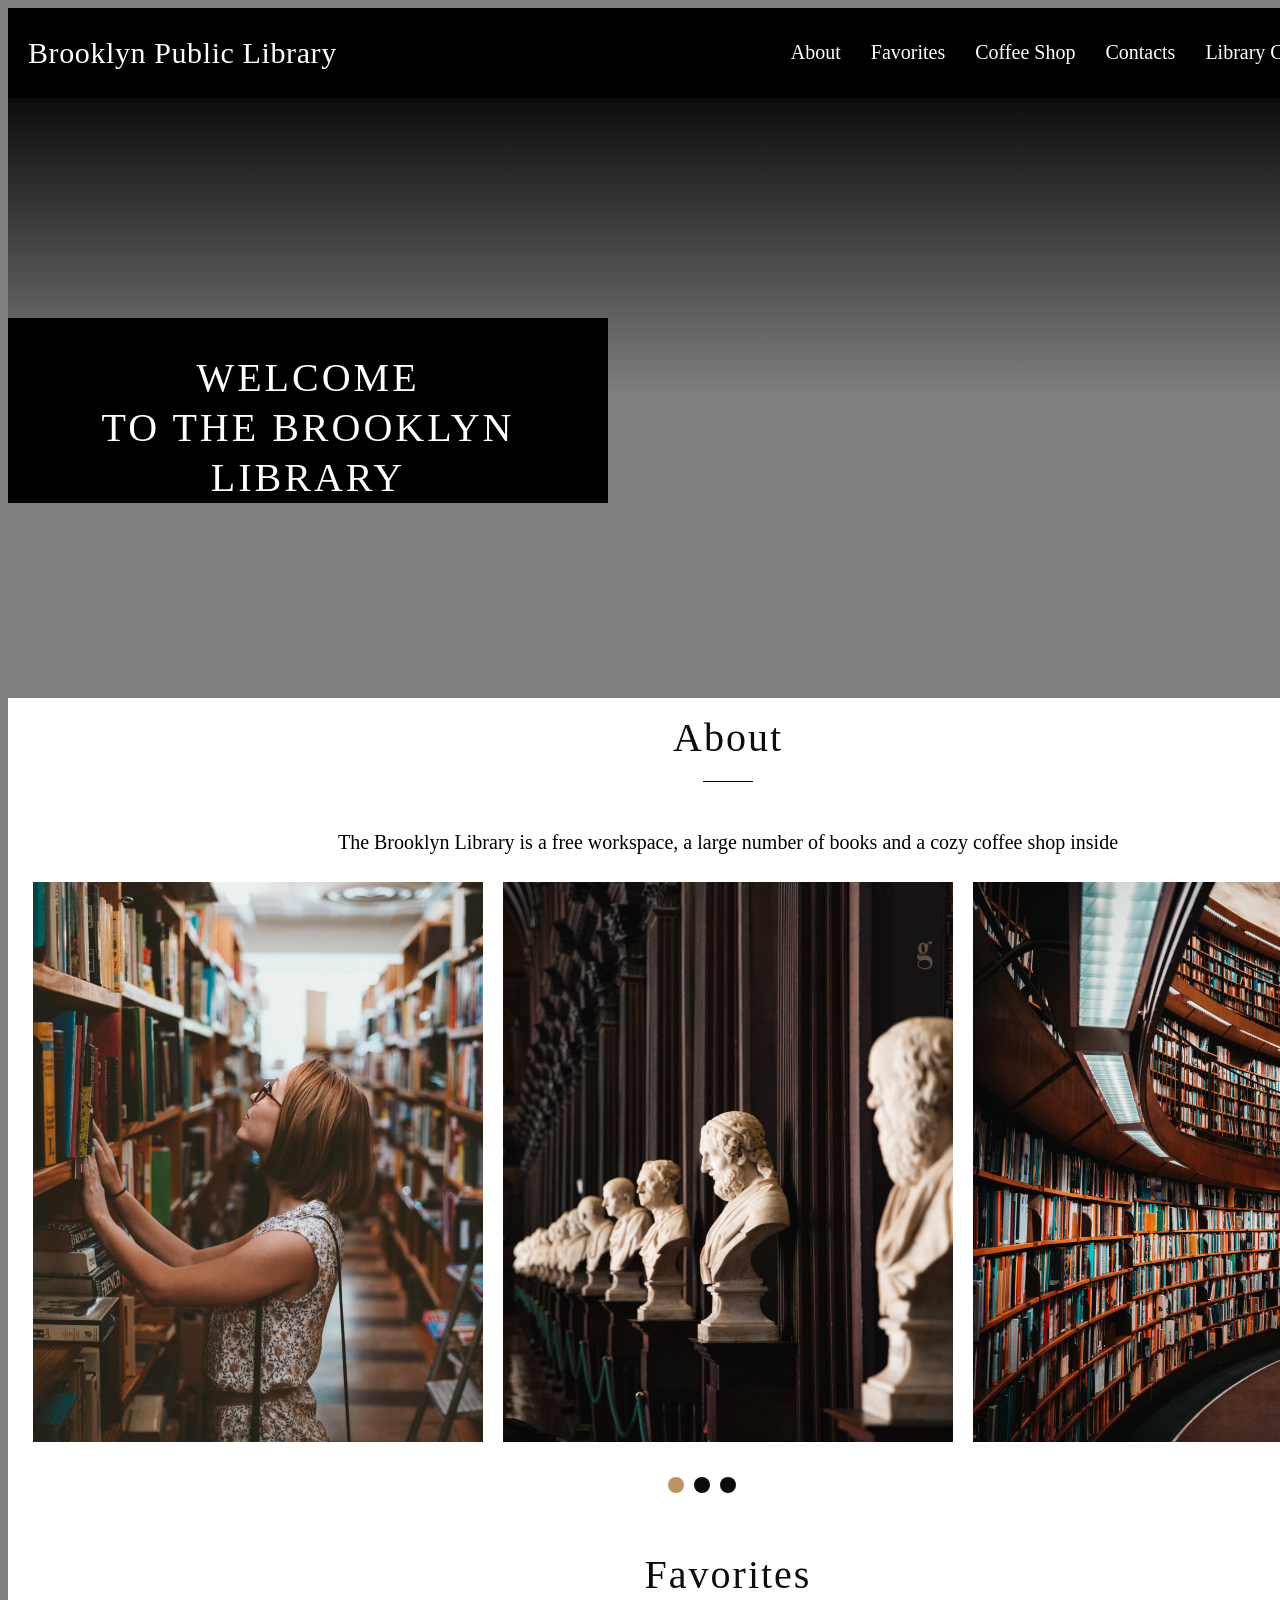
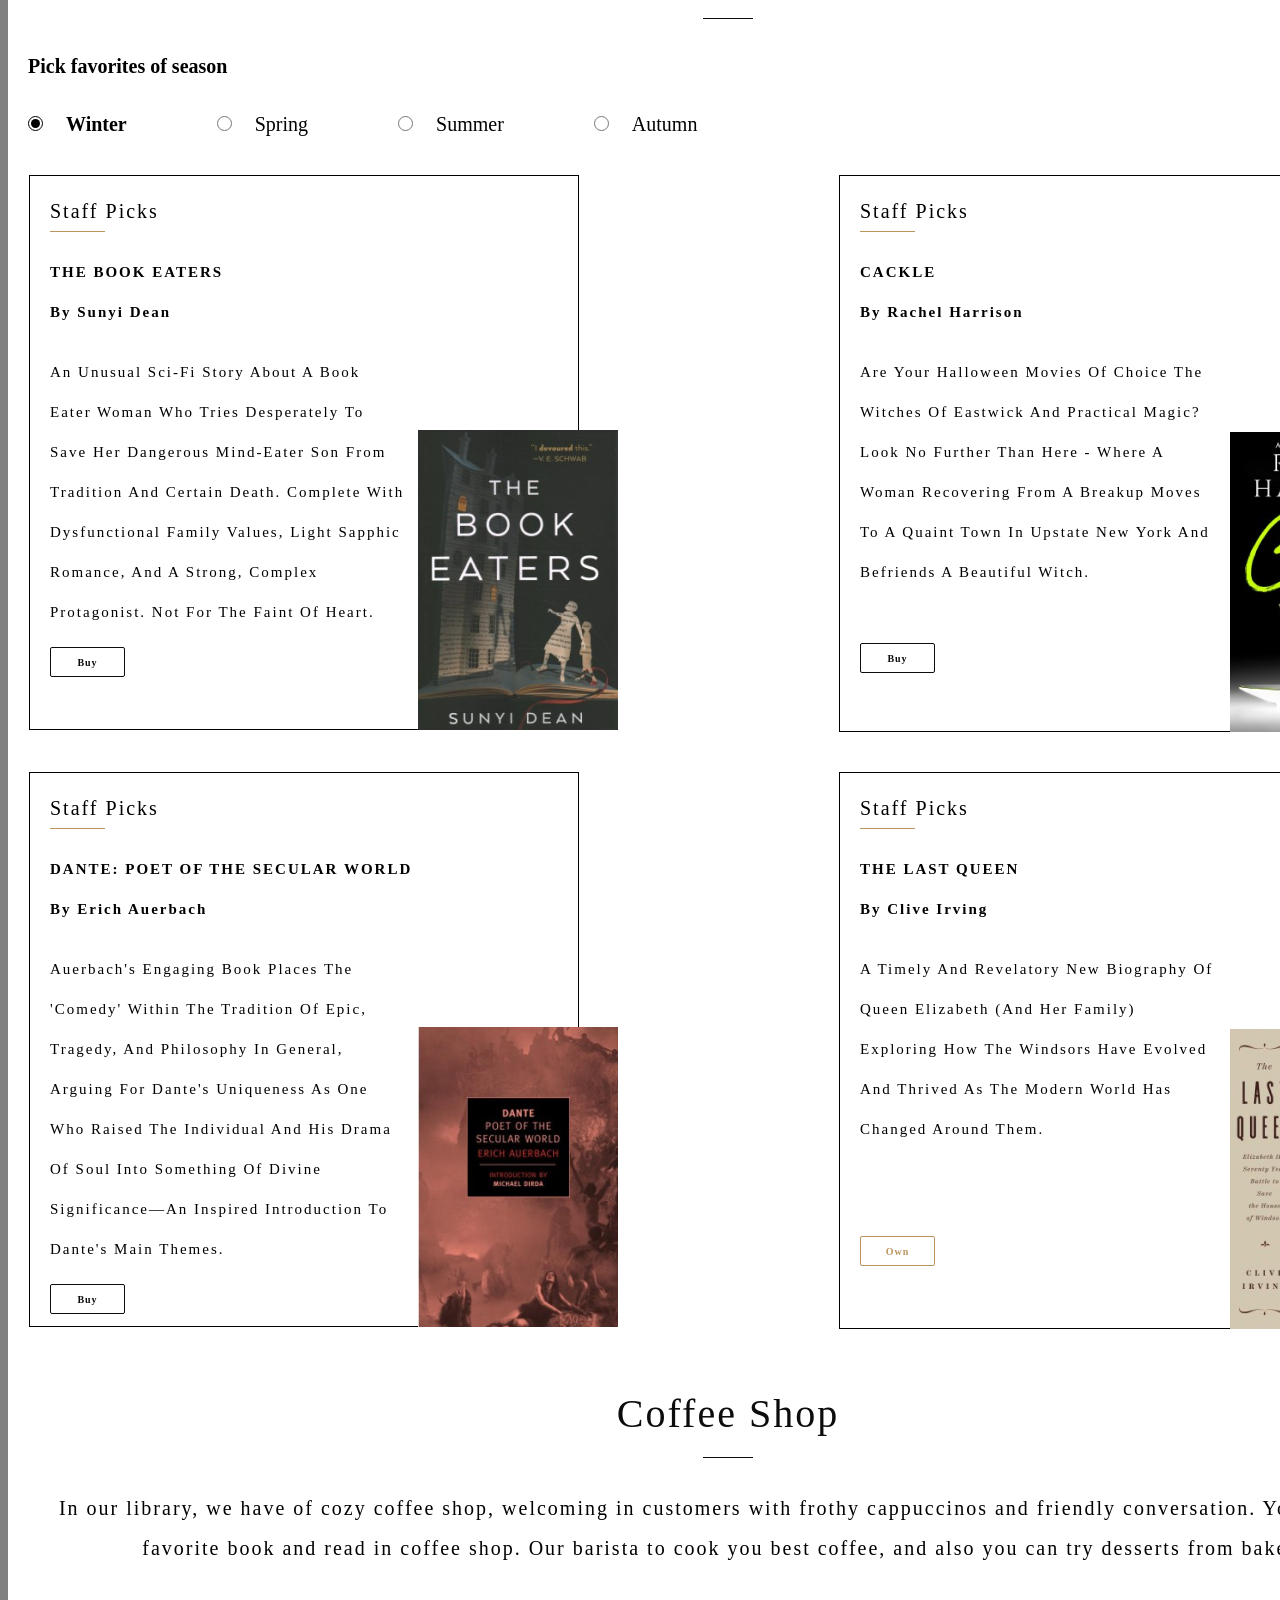
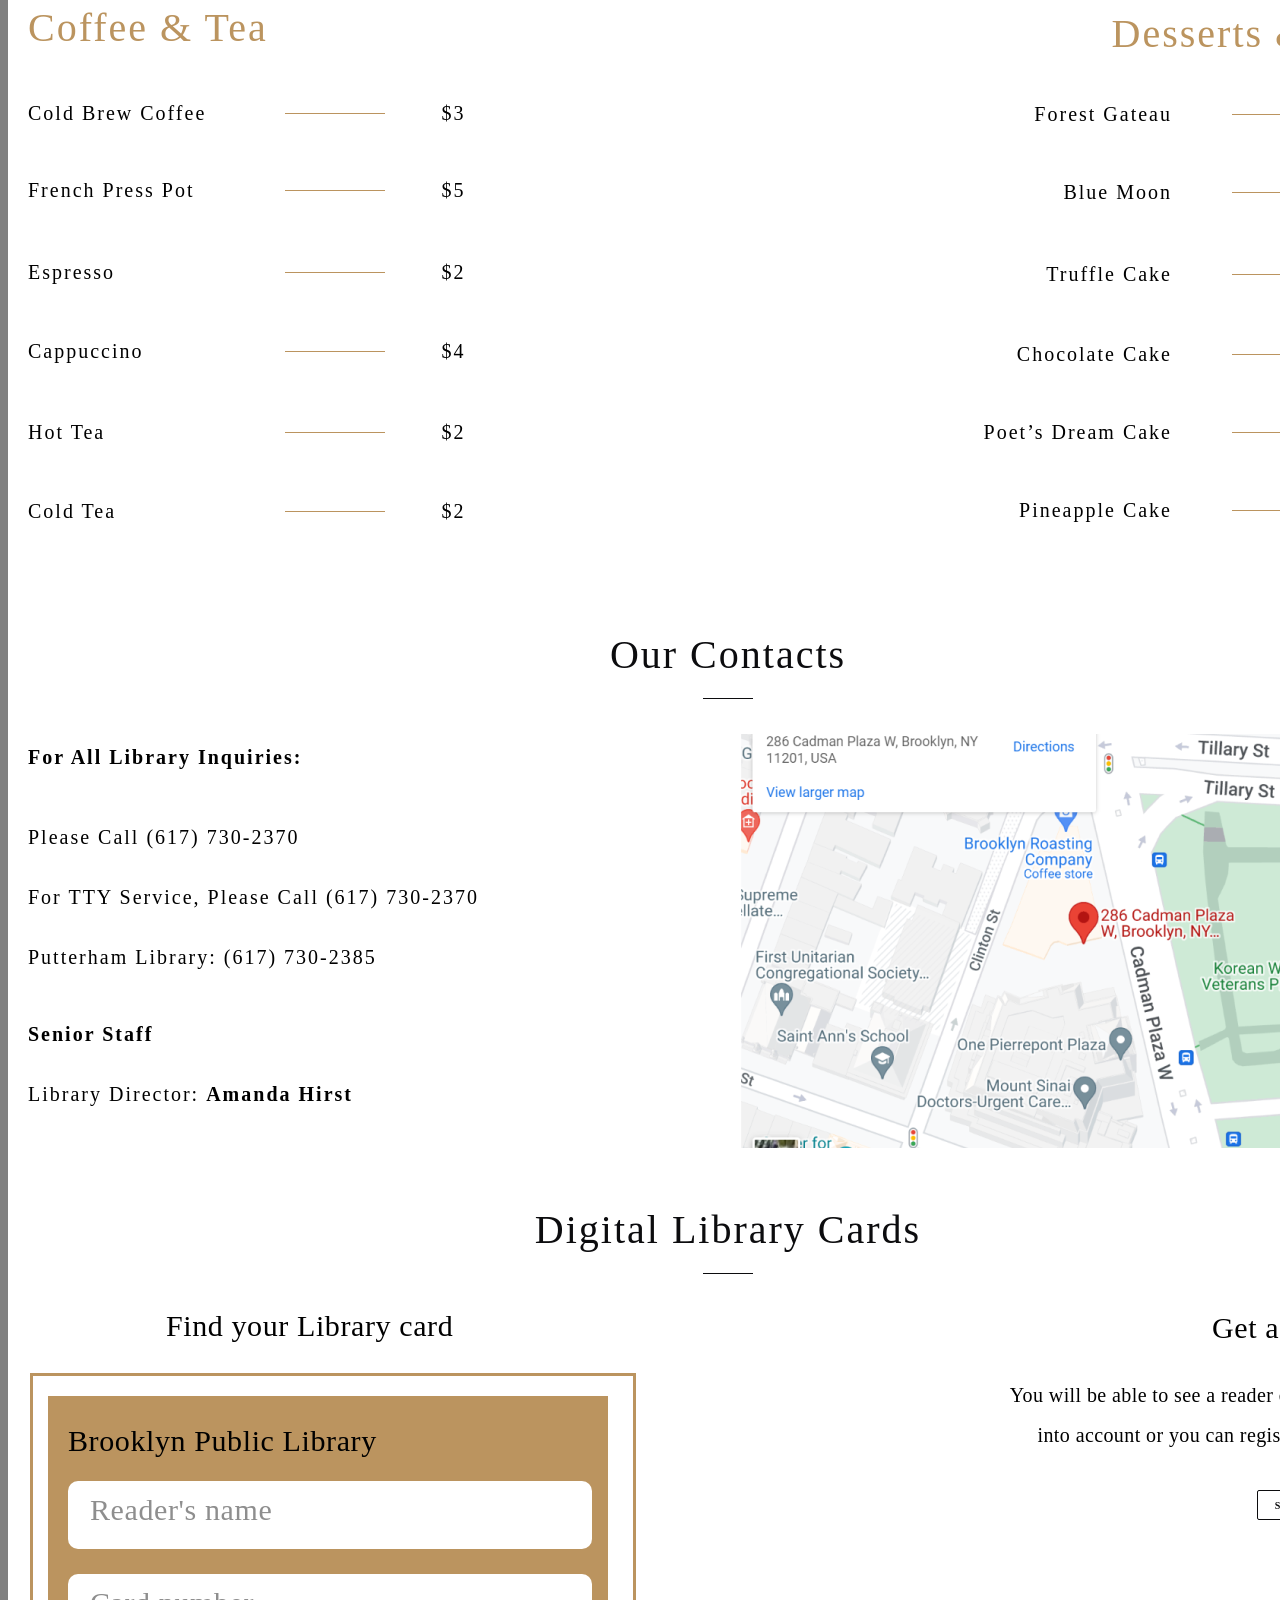
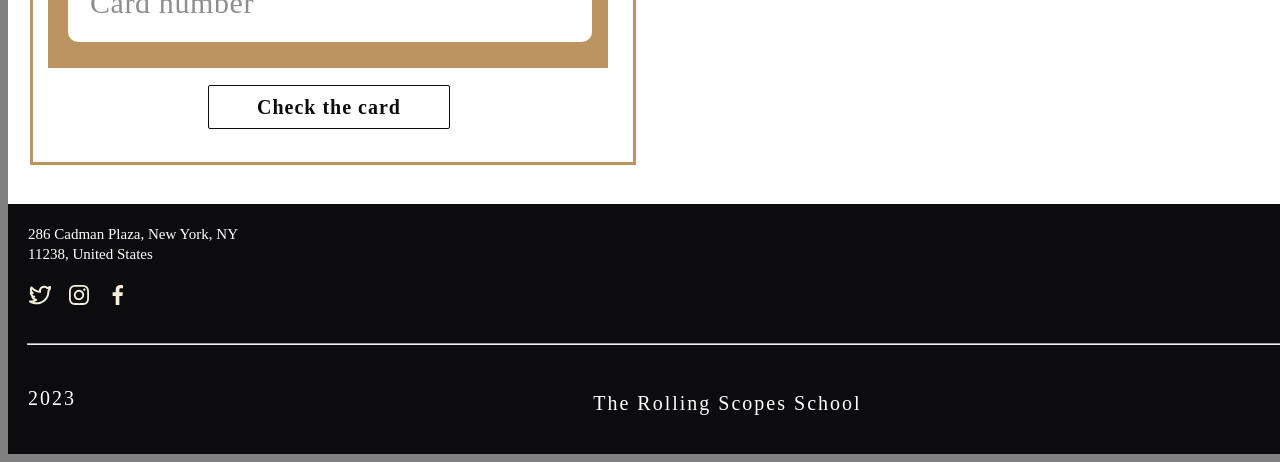
==== Library.html @ a3248f06 "Adds index and pictures" ====
<!DOCTYPE html>
<!-- saved from url=(0038)https://kosheen67-library.netlify.app/ -->
<html lang="en"><head><meta http-equiv="Content-Type" content="text/html; charset=UTF-8">
  
  <meta name="viewport" content="width=device-width, initial-scale=1.0">
  <link rel="preconnect" href="https://fonts.googleapis.com/">
  <link rel="preconnect" href="https://fonts.gstatic.com/" crossorigin="">
  <link href="./Library_files/css2" rel="stylesheet">
  <link rel="preconnect" href="https://fonts.googleapis.com/">
  <link rel="preconnect" href="https://fonts.gstatic.com/" crossorigin="">
  <link href="./Library_files/css2(1)" rel="stylesheet">
  <title>Library</title>
  <link rel="stylesheet" href="./Library_files/style.css">
  <link rel="icon" href="https://kosheen67-library.netlify.app/images/favicon.png">

</head>

<body>
  <div class="main-block">
    <header>
      <h1>Brooklyn Public Library</h1>
      <nav>
        <ul class="nav-list">
          <li class="list-item"><a class="list-item-link" href="https://kosheen67-library.netlify.app/#about">About</a></li>
          <li class="list-item"><a class="list-item-link" href="https://kosheen67-library.netlify.app/#favorites">Favorites</a></li>
          <li class="list-item"><a class="list-item-link" href="https://kosheen67-library.netlify.app/#coffeeShop">Coffee Shop</a></li>
          <li class="list-item"><a class="list-item-link" href="https://kosheen67-library.netlify.app/#contacts">Contacts</a></li>
          <li class="list-item"><a class="list-item-link" href="https://kosheen67-library.netlify.app/#libraryCard">Library Card</a></li>
        </ul>
      </nav>


      <nav id="menu" style="display:none;">
        <ul class="nav-list">
          <li class="list-item"><a class="list-item-link" href="https://kosheen67-library.netlify.app/#about">About</a></li>
          <li class="list-item"><a class="list-item-link" href="https://kosheen67-library.netlify.app/#favorites">Favorites</a></li>
          <li class="list-item"><a class="list-item-link" href="https://kosheen67-library.netlify.app/#coffeeShop">Coffee Shop</a></li>
          <li class="list-item"><a class="list-item-link" href="https://kosheen67-library.netlify.app/#contacts">Contacts</a></li>
          <li class="list-item"><a class="list-item-link" href="https://kosheen67-library.netlify.app/#libraryCard">Library Card</a></li>
        </ul>
      </nav>

      <img src="./Library_files/icon_profile.svg" alt="icon for log-in">

      <div class="burger-menu" id="burger-menu" onclick="toggle(menu)">
        <span></span>
      </div>


    </header>
    <main>
      <section class="welcome">
        <h3 class="text-welcome">
          welcome <br>to the brooklyn <br>library
        </h3>
      </section>

      <section class="about" id="about">
        <h2 class="sections-header">About</h2>
        <div class="line"></div>
        <p class="about-text">
          The Brooklyn Library is a free workspace, a large number of books
          and a cozy coffee shop inside
        </p>
        <div class="left-arrow"> <svg xmlns="http://www.w3.org/2000/svg" width="24" height="25" viewBox="0 0 24 25" fill="none">
            <path d="M15 7.5L9 12.5L15 17.5" stroke="black" stroke-linecap="round" stroke-linejoin="round"></path>
          </svg></div>
        <div class="about-images">
          <img class="girl" src="./Library_files/image1.png" alt="girl in the library">
          <img class="monuments" src="./Library_files/image2.png" alt="monuments in the library">
          <img class="shelves" src="./Library_files/image3.png" alt="a lot of books on the shelves">
        </div>
        <div class="right-arrow">
          <svg xmlns="http://www.w3.org/2000/svg" width="24" height="25" viewBox="0 0 24 25" fill="none">
            <path d="M9 17.5L15 12.5L9 7.5" stroke="black" stroke-linecap="round" stroke-linejoin="round"></path>
          </svg>
        </div>

        <div class="main-wrapper">
          <a href="https://kosheen67-library.netlify.app/#">
            <div class="wrapper">
              <div class="brown-circle"></div>
            </div>
          </a>

          <a href="https://kosheen67-library.netlify.app/#">
            <div class="wrapper">
              <div class="black-circle"></div>
            </div>
          </a>
          <a href="https://kosheen67-library.netlify.app/#">
            <div class="wrapper">
              <div class="black-circle"></div>
            </div>
          </a>

          <a href="https://kosheen67-library.netlify.app/#">
            <div class="wrapper">
              <div class="black-invisible-circle"></div>
            </div>
          </a>

          <a href="https://kosheen67-library.netlify.app/#">
            <div class="wrapper">
              <div class="black-invisible-circle"></div>
            </div>
          </a>
        </div>
      </section>

      <section class="favorites" id="favorites">
        <h2 class="sections-header">Favorites</h2>
        <div class="line"></div>
        <p class="fav-paragraph">Pick favorites of season</p>

        <div class="seasons">
          <div class="input-wrapper">
            <input class="seasons-input" type="radio" id="choice1" name="winter" checked="">
          </div>
          <b>Winter</b>

          <div class="input-wrapper"><input class="seasons-input-spring" type="radio" id="choice2" name="winter"></div>
          Spring

          <div class="input-wrapper"><input class="seasons-input-summer" type="radio" id="choice3" name="winter"></div>
          Summer

          <div class="input-wrapper"><input class="seasons-input-autumn" type="radio" id="choice4" name="winter"></div>
          Autumn
        </div>


        <div class="main-winter-books">
          <div class="winter-books">

            <p class="staff-picks">Staff Picks</p>
            <div class="winter-books-line"></div>
            <h3>The Book Eaters</h3>
            <h4>By Sunyi Dean</h4>
            <p class="text-in-books-blocks">An unusual sci-fi story about a book eater woman who tries desperately to
              save her dangerous mind-eater son from tradition and certain death. Complete with dysfunctional family
              values, light Sapphic romance, and a strong, complex protagonist. Not for the faint of heart.</p>
            <img class="book-cover" src="./Library_files/book-eaters.png" alt="cover of the book">
            <button type="button">Buy</button>

          </div>


          <div class="winter-books2">
            <p class="staff-picks">Staff Picks</p>
            <div class="winter-books-line"></div>
            <h3>Cackle</h3>
            <h4>By Rachel Harrison</h4>
            <p class="text-in-books-blocks">Are your Halloween movies of choice The Witches of Eastwick and Practical
              Magic? Look no further than here - where a woman recovering from a breakup moves to a quaint town in
              upstate New York and befriends a beautiful witch.</p>
            <img class="book-cover" src="./Library_files/cackle.png" alt="cover of the book">
            <br><br><button type="button">Buy</button>
          </div>

          <div class="winter-books">
            <p class="staff-picks">Staff Picks</p>
            <div class="winter-books-line"></div>
            <h3>Dante: Poet of the Secular World</h3>
            <h4>By Erich Auerbach</h4>
            <p class="text-in-books-blocks">Auerbach's engaging book places the 'Comedy' within the tradition of epic,
              tragedy, and philosophy in general, arguing for Dante's uniqueness as one who raised the individual and
              his drama of soul into something of divine significance—an inspired introduction to Dante's main themes.
            </p>
            <img class="book-cover" src="./Library_files/poet.png" alt="cover of the book">
            <button type="button">Buy</button>
          </div>


          <div class="winter-books2">
            <p class="staff-picks">Staff Picks</p>
            <div class="winter-books-line"></div>
            <h3>The Last Queen</h3>
            <h4>By Clive Irving</h4>
            <p class="text-in-books-blocks">A timely and revelatory new biography of Queen Elizabeth (and her family)
              exploring how the Windsors have evolved and thrived as the modern world has changed around them.</p>
            <img class="book-cover" src="./Library_files/lastqueen.png" alt="cover of the book">
            <br><br><br><br><button class="own-button" type="button" disabled="">Own</button>
          </div>

        </div>
      </section>

      <section class="coffeeShop" id="coffeeShop">
        <h2 class="sections-header">Coffee Shop</h2>
        <div class="line"></div>
        <p class="coffeeShop-text">
          In our library, we have of cozy coffee shop, welcoming in customers with frothy cappuccinos and friendly
          conversation. You can get a favorite book and read in coffee shop. Our barista to cook you best coffee, and
          also you can try desserts from bakery.
        </p>
        <div class="menu">
          <div class="drinks">
            <div class="header-drinks">
              <h3 class="header-drinks">Coffee &amp; Tea</h3>
            </div>
            <div class="drinks-1">
              <p class="p-drinks">Cold Brew Coffee</p>
              <div class="line-in-menu"></div>
              <p class="price-drinks">$3</p>
            </div>
            <div class="drinks-2">
              <p class="p-drinks">French Press Pot</p>
              <div class="line-in-menu"></div>
              <p class="price-drinks">$5</p>
            </div>
            <div class="drinks-3">
              <p class="p-drinks">Espresso</p>
              <div class="line-in-menu"></div>
              <p class="price-drinks">$2</p>
            </div>
            <div class="drinks-4">
              <p class="p-drinks">Cappuccino</p>
              <div class="line-in-menu"></div>
              <p class="price-drinks">$4</p>
            </div>
            <div class="drinks-5">
              <p class="p-drinks">Hot Tea</p>
              <div class="line-in-menu"></div>
              <p class="price-drinks">$2</p>
            </div>
            <div class="drinks-6">
              <p class="p-drinks">Cold Tea</p>
              <div class="line-in-menu"></div>
              <p class="price-drinks">$2</p>
            </div>
          </div>

          <div class="empty-block"></div>

          <div class="desserts">
            <div class="header-desserts">
              <h3 class="header-desserts">Desserts &amp; Cakes</h3>
            </div>

            <div class="desserts-1">
              <p class="p-desserts">Forest Gateau</p>
              <div class="line-in-menu-desserts"></div>
              <p class="price-desserts">$16</p>
            </div>


            <div class="desserts-2">
              <p class="p-desserts">Blue Moon</p>
              <div class="line-in-menu-desserts"></div>
              <p class="price-desserts">$16</p>
            </div>
            <div class="desserts-3">
              <p class="p-desserts">Truffle Cake</p>
              <div class="line-in-menu-desserts"></div>
              <p class="price-desserts">$15</p>
            </div>

            <div class="desserts-4">
              <p class="p-desserts">Chocolate Cake</p>
              <div class="line-in-menu-desserts"></div>
              <p class="price-desserts">$18</p>
            </div>

            <div class="desserts-5">
              <p class="p-desserts">Poet’s Dream Cake</p>
              <div class="line-in-menu-desserts"></div>
              <p class="price-desserts">$16</p>
            </div>

            <div class="desserts-6">
              <p class="p-desserts">Pineapple Cake</p>
              <div class="line-in-menu-desserts"></div>
              <p class="price-desserts">$14</p>
            </div>
          </div>
        </div>
      </section>


      <section class="contacts" id="contacts">
        <h2 class="sections-header">Our Contacts</h2>
        <div class="line"></div>
        <div class="text-and-map">
          <div class="contacts-text">
            <p class="contacts-text-par"><b>For all Library inquiries:</b></p>
            <p class="contacts-text-par1">Please call <a class="tel-link" href="tel:6177302370">(617) 730-2370</a><br>
            </p>
            <p class="contacts-text-par2">For TTY service, please call <a class="tel-link" href="tel:6177302370">(617)
                730-2370</a><br></p>
            <p class="contacts-text-par3">Putterham Library: <a class="tel-link" href="tel:6177302385">(617)
                730-2385</a><br></p>
            <p class="contacts-text-par4"><b>Senior Staff</b><br></p>
            Library Director: <a class="mail-link" href="mailto:AmandaHirst@gmail.com"><b>Amanda Hirst</b></a><br>

          </div>
          <div class="image-of-map">
            <img src="./Library_files/map.png" alt="map">
          </div>
        </div>

      </section>


      <section class="libraryCard" id="libraryCard">
        <h2 class="sections-header">Digital Library Cards</h2>
        <div class="line"></div>

        <div class="libraryCard-content">
          <div>
            <p class="library-card-header">
              Find your Library card
            </p>
            <div class="card-form">
              <form action="https://kosheen67-library.netlify.app/#">
                <div class="inside-form">
                  <p class="form-header">Brooklyn Public Library</p>
                  <label for="readers-name">
                    <input class="readers-name" type="text" id="readers-name" placeholder="Reader&#39;s name">
                  </label>
                  <label for="card-number">
                    <input class="card-number" type="text" id="card-number" placeholder="Card number">
                  </label>
                  <button class="check-card">Check the card</button>
                </div>
              </form>
            </div>
          </div>

          <div class="get-a-card">
            <p class="get-a-card-header">Get a reader card</p>
            <p class="get-a-card-text">You will be able to see a reader card after logging into account or you can
              register a new account</p>
            <button class="get-a-card-sign-up">Sign up</button>
            <button class="get-a-card-log-in">Log in</button>
          </div>
        </div>
      </section>
    </main>
    <footer>

      <div class="top-part-footer">
        <a class="library-address" href="https://yandex.ru/maps/202/new-york/?ll=-73.992255%2C40.696827&amp;mode=search&amp;ol=geo&amp;ouri=ymapsbm1%3A%2F%2Fgeo%3Fdata%3DCgoxNTQ4Nzc0OTg0EjVVbml0ZWQgU3RhdGVzIG9mIEFtZXJpY2EsIE5ldyBZb3JrLCBDYWRtYW4gUGxhemEgUGFyayIKDSz7k8IVHssiQg%2C%2C&amp;z=16.01">
          <p class="left-text">286 Cadman Plaza, New York, NY 11238, United States</p>
        </a>
        <p class="right-text">Mon - Fri<br>
          08:00 am - 07:00 pm</p>
      </div>
      <div class="middle-part-footer">
        <div class="footer-icons">
          <ul class="footer-icons">
            <li class="footer-icon"><a href="https://twitter.com/"><img src="./Library_files/twit.svg" alt="icon of twitter"></a></li>
            <li class="footer-icon"><a href="http://www.instagram.com/"><img src="./Library_files/inst.svg" alt="icon of instagram"></a></li>
            <li class="footer-icon"><a href="https://ru-ru.facebook.com/"><img src="./Library_files/fb.svg" alt="icon of facebook"></a></li>

          </ul>
        </div>

        <div class="right-text2">Sat - Sun<br>
          10:00 am - 06:00 pm
        </div>
      </div>
      <hr>


      <div class="bootom-part-footer">
        <div class="year">2023</div>
        <div class="rs"><a class="school-link" href="https://rs.school/js-stage0/">The Rolling Scopes School</a></div>
        <div class="my-username"><a class="my-username-link" href="https://github.com/kosheen67">j_vostrik</a></div>
      </div>
    </footer>
  </div>

  <script src="./Library_files/index.js.Без названия"></script>
  <script src="./Library_files/jquery-3.5.1.slim.min.js.Без названия"></script>
  <script src="./Library_files/menu.js.Без названия"></script>




<deepl-input-controller translate="no"><template shadowrootmode="open"><link rel="stylesheet" href="chrome-extension://cofdbpoegempjloogbagkncekinflcnj/build/content.css"><div dir="ltr" style="visibility: initial !important;"><div class="dl-input-translation-container svelte-95aucy"><div></div></div></div></template></deepl-input-controller></body></html>
---- Library_files/style.css ----
html {
    scroll-behavior: smooth;
}

body {
    background-color: grey;

}

.main-block {
    background: grey;
    width: 1440px;
    margin: 0 auto;
}

header {
    height: 90px;
    background: black;
    color: white;
    display: flex;
    margin: 0 auto;
}

h1 {
    margin-left: 20px;
    color: #FFF;
    font-family: Forum;
    font-size: 30px;
    font-style: normal;
    font-weight: 400;
    line-height: 50px;
    letter-spacing: 0.6px;
}

nav {
    display: inline-flex;
    align-items: flex-start;
    gap: 30px;
    margin-left: 414px;
    margin-top: 3px;
}

.nav-list {
    display: inline-flex;
    align-items: flex-start;
    gap: 30px;
}

.list-item {
    list-style-type: none;
}

.list-item-link {
    color: white;
    text-decoration: none;
    font-family: Inter;
    font-size: 20px;
    font-style: normal;
    font-weight: 400;
    line-height: 50px;
}

.list-item-link:hover {
    color: #BB945F
}

header img {
    width: 28px;
    height: 28px;
    margin-left: 40px;
    margin-top: 31px;
}

main {
    display: flex;
    flex-direction: column;
}

.welcome {
    width: 1440px;
    height: 600px;
    background-image: linear-gradient(180deg, #0C0C0E 0%, #0C0C0E 0.01%, rgba(18, 18, 21, 0.00) 50%), url(background-pic.jpg);
    background-size: cover;
    background-repeat: no-repeat;
    background-position: center;
}


.text-welcome {
    margin: 220px 840px 0px 0px;
    color: #FFF;
    width: 520px;
    height: 150px;
    background-color: black;
    text-align: center;
    padding: 35px 40px 0px;
    font-family: Forum;
    font-size: 40px;
    font-style: normal;
    font-weight: 400;
    line-height: 50px;
    /* 125% */
    letter-spacing: 3px;
    text-transform: uppercase;
}

.about {
    width: 1440px;
    height: 837px;
    background-color: #FFF;
}

.sections-header {
    text-align: center;
    color: #0C0C0E;
    font-family: Forum;
    font-size: 40px;
    font-style: normal;
    font-weight: 400;
    line-height: 40px;
    /* 100% */
    letter-spacing: 2px;
    text-transform: capitalize;
    margin-top: 20px;
}

.line {
    width: 50px;
    height: 1px;
    background: #0C0C0E;
    margin-left: 695px;
    margin-top: -10px;
}

.about-text {
    color: #000;
    text-align: center;
    font-family: Inter;
    font-size: 20px;
    font-style: normal;
    font-weight: 400;
    line-height: 40px;
    /* 200% */
    margin-top: 40px;
}

.about-images {
    display: flex;
    flex-direction: row;
    gap: 20px;
    justify-content: center;
}

.left-arrow,
.right-arrow {
    display: none;
}

.main-wrapper {
    display: flex;
    flex-direction: row;
    justify-content: center;
    align-items: center;
}

.wrapper {
    width: 26px;
    height: 26px;
    display: flex;
    flex-direction: row;
    justify-content: center;
    align-items: center;
    margin-top: 30px;
}

.brown-circle {
    width: 16px;
    height: 16px;
    background-color: #BB945F;
    border-radius: 50%;
}

.black-circle {
    width: 16px;
    height: 16px;
    background-color: #0C0C0E;
    border-radius: 50%;
}

.black-invisible-circle {
    width: 16px;
    height: 16px;
    background-color: #0C0C0E;
    border-radius: 50%;
    display: none;
}

.favorites {
    width: 1440px;
    height: 1439px;
    background-color: #FFF;
}

.fav-paragraph {
    color: black;
    font-family: Inter;
    font-size: 20px;
    font-style: normal;
    font-weight: 700;
    line-height: normal;
    margin-left: 20px;
    margin-top: 36px;
}

.seasons {
    color: #000;
    font-family: Inter;
    font-size: 20px;
    font-style: normal;
    font-weight: 400;
    line-height: normal;
    display: flex;
    gap: 20px;
    margin-left: 20px;
    margin-top: 35px;
}

.seasons-input {
    accent-color: black;
    width: 15px;
    height: 15px;
    margin-left: 0px;
    font-weight: 700;
}

.seasons-input-spring {
    accent-color: black;
    width: 15px;
    height: 15px;
    margin-left: 70px;
}

.seasons-input-summer {
    accent-color: black;
    width: 15px;
    height: 15px;
    margin-left: 0px;
    margin-left: 70px;
}

.seasons-input-autumn {
    accent-color: black;
    width: 15px;
    height: 15px;
    margin-left: 0px;
    margin-left: 70px;
}

.main-winter-books {
    display: flex;
    flex-direction: row;
    flex-wrap: wrap;
    justify-content: space-between;
    align-content: space-between;
    margin-top: 39px;
    margin-left: 20px;
    gap: 40px;
}

.winter-books,
.winter-books2 {
    width: 550px;
    height: 555px;
    border: 1px solid #000;
    background: #FFF;
    margin: 0 57px;
    position: sticky;
    z-index: 1;
}

.winter-books:nth-child(1),
.winter-books:nth-child(3) {
    border: 1px solid black;
    margin-left: 1px;
    box-sizing: border-box;
}

.staff-picks {
    color: #000;
    font-family: Forum;
    font-size: 20px;
    font-style: normal;
    font-weight: 400;
    line-height: 40px;
    /* 200% */
    letter-spacing: 2px;
    text-transform: capitalize;
    margin-top: 15px;
    margin-left: 20px;
}

.staff-picks:after {
    content: '';
    background-color: #BB945F;
    width: 55px;
    height: 1px;
    display: block;
}

h3 {
    color: #000;
    font-family: Inter;
    font-size: 15px;
    font-style: normal;
    font-weight: 700;
    line-height: 40px;
    /* 266.667% */
    letter-spacing: 2px;
    text-transform: uppercase;
    margin-top: 10px;
    margin-left: 20px;
}

h4 {
    color: #000;
    font-family: Inter;
    font-size: 15px;
    font-style: normal;
    font-weight: 700;
    line-height: 40px;
    letter-spacing: 2px;
    text-transform: capitalize;
    margin-top: -15px;
    margin-left: 20px;
}

.text-in-books-blocks {
    color: #000;
    font-family: Inter;
    font-size: 15px;
    font-style: normal;
    font-weight: 400;
    line-height: 40px;
    /* 266.667% */
    letter-spacing: 2px;
    text-transform: capitalize;
    width: 355px;
    margin-left: 20px;
}

.book-cover {
    position: absolute;
    bottom: -1px;
    right: -40px;
    z-index: 2;

}

button {
    width: 75px;
    height: 30px;
    position: relative;
    left: 20px;
    top: 0px;
    background-color: #FFF;
    border-radius: 2px;
    border: 1px solid #0C0C0E;
    color: #0C0C0E;
    text-align: center;
    font-family: Inter;
    font-size: 10px;
    font-style: normal;
    font-weight: 700;
    line-height: normal;
    letter-spacing: 1px;
}

button:hover {
    background-color: #BB945F;
    border-radius: 2px;
    border: 1px solid #BB945F;
    cursor: pointer;

}

.own-button {
    width: 75px;
    height: 30px;
    border-radius: 2px;
    border: 1px solid #BB945F;
    color: #BB945F;
}

.own-button:hover {
    border-radius: 2px;
    border: 1px solid #BB945F;
    background-color: white;
    cursor: auto;
}

.coffeeShop {
    width: 1440px;
    height: 841px;
    background-color: #FFF;
}

.coffeeShop-text {
    color: #000;
    text-align: center;
    font-family: Inter;
    font-size: 20px;
    font-style: normal;
    font-weight: 400;
    line-height: 40px;
    /* 200% */
    letter-spacing: 2px;
    margin: 30px 20px 40px 20px;
}

.menu {
    display: flex;
    flex-direction: row;
}

.drinks {
    width: 438px;
    height: 520px;
    display: flex;
    flex-direction: column;
    margin: 0px 0px 0px 20px;
    padding: 0;
    gap: 25px;
}

.header-drinks {
    color: #BB945F;
    font-family: Forum;
    font-size: 40px;
    font-style: normal;
    font-weight: 400;
    line-height: 40px;
    letter-spacing: 2px;
    text-transform: capitalize;
    margin: 0;
    padding: 0;
}

.drinks-1 {
    color: #000;
    font-family: Inter;
    font-size: 20px;
    font-style: normal;
    font-weight: 400;
    line-height: 40px;
    letter-spacing: 2px;
    text-transform: capitalize;
    display: flex;
    flex-direction: row;
    justify-content: space-between;
    margin-top: 20px;
}

.drinks-2 {
    color: #000;
    font-family: Inter;
    font-size: 20px;
    font-style: normal;
    font-weight: 400;
    line-height: 40px;
    letter-spacing: 2px;
    text-transform: capitalize;
    display: flex;
    flex-direction: row;
    justify-content: space-between;
    margin-top: -8px;
}

.drinks-3 {
    color: #000;
    font-family: Inter;
    font-size: 20px;
    font-style: normal;
    font-weight: 400;
    line-height: 40px;
    letter-spacing: 2px;
    text-transform: capitalize;
    display: flex;
    flex-direction: row;
    justify-content: space-between;
    margin-top: -3px;
}

.drinks-4 {
    color: #000;
    font-family: Inter;
    font-size: 20px;
    font-style: normal;
    font-weight: 400;
    line-height: 40px;
    letter-spacing: 2px;
    text-transform: capitalize;
    display: flex;
    flex-direction: row;
    justify-content: space-between;
    margin-top: -6px;
}

.drinks-5 {
    color: #000;
    font-family: Inter;
    font-size: 20px;
    font-style: normal;
    font-weight: 400;
    line-height: 40px;
    letter-spacing: 2px;
    text-transform: capitalize;
    display: flex;
    flex-direction: row;
    justify-content: space-between;
    margin-top: -4px;
}

.drinks-6 {
    color: #000;
    font-family: Inter;
    font-size: 20px;
    font-style: normal;
    font-weight: 400;
    line-height: 40px;
    letter-spacing: 2px;
    text-transform: capitalize;
    display: flex;
    flex-direction: row;
    justify-content: space-between;
    margin-top: -6px;
}

.p-drinks {
    margin: 0;
    padding: 0;
    width: 215px;
    height: 40px;
}

.line-in-menu {
    content: '';
    width: 100px;
    background-color: #BB945F;
    height: 1px;
    display: block;
    margin-top: 20px;
    margin-left: -15px;
}

.price-drinks {
    margin-top: 0px;
    margin-left: 0;
    color: #000;
    font-family: Forum;
    font-size: 20px;
    font-style: normal;
    font-weight: 400;
    line-height: 40px;
    /* 200% */
    letter-spacing: 2px;
    text-transform: capitalize;
}

.empty-block {
    width: 482px;
    height: 520px;
}

.desserts {
    width: 482px;
    height: 520px;
    display: flex;
    flex-direction: column;
    align-items: flex-end;
    margin: 0px 20px 0px 0px;
    padding: 0;
    gap: 45px;
}

.header-desserts {
    color: #BB945F;
    font-family: Forum;
    font-size: 40px;
    font-style: normal;
    font-weight: 400;
    line-height: 40px;
    letter-spacing: 2px;
    text-transform: capitalize;
    padding: 0;
    margin-top: 3px;
}

.desserts-1 {
    color: #000;
    font-family: Inter;
    font-size: 20px;
    font-style: normal;
    font-weight: 400;
    line-height: 40px;
    letter-spacing: 2px;
    text-transform: capitalize;
    display: flex;
    flex-direction: row;
    gap: 60px;
    margin-top: -65px;
    padding: 0;
}

.desserts-2 {
    color: #000;
    font-family: Inter;
    font-size: 20px;
    font-style: normal;
    font-weight: 400;
    line-height: 40px;
    letter-spacing: 2px;
    text-transform: capitalize;
    display: flex;
    flex-direction: row;
    gap: 60px;
    margin-top: -47px;
    padding: 0;
}

.desserts-3 {
    color: #000;
    font-family: Inter;
    font-size: 20px;
    font-style: normal;
    font-weight: 400;
    line-height: 40px;
    letter-spacing: 2px;
    text-transform: capitalize;
    display: flex;
    flex-direction: row;
    gap: 60px;
    margin-top: -43px;
    padding: 0;
}

.desserts-4 {
    color: #000;
    font-family: Inter;
    font-size: 20px;
    font-style: normal;
    font-weight: 400;
    line-height: 40px;
    letter-spacing: 2px;
    text-transform: capitalize;
    display: flex;
    flex-direction: row;
    gap: 60px;
    margin-top: -45px;
    padding: 0;
}

.desserts-5 {
    color: #000;
    font-family: Inter;
    font-size: 20px;
    font-style: normal;
    font-weight: 400;
    line-height: 40px;
    letter-spacing: 2px;
    text-transform: capitalize;
    display: flex;
    flex-direction: row;
    gap: 60px;
    margin-top: -47px;
    padding: 0;
}

.desserts-6 {
    color: #000;
    font-family: Inter;
    font-size: 20px;
    font-style: normal;
    font-weight: 400;
    line-height: 40px;
    letter-spacing: 2px;
    text-transform: capitalize;
    display: flex;
    flex-direction: row;
    gap: 60px;
    margin-top: -47px;
    padding: 0;
}

.price-desserts {
    color: #000;
    font-family: Forum;
    font-size: 20px;
    font-style: normal;
    font-weight: 400;
    line-height: 40px;
    /* 200% */
    letter-spacing: 2px;
    text-transform: capitalize;
}

.line-in-menu-desserts {
    content: '';
    width: 100px;
    background-color: #BB945F;
    height: 1px;
    display: block;
    margin-top: 40px;
    padding: 0;
}

.contacts {
    width: 1440px;
    height: 575px;
    background-color: #FFF;
}


.text-and-map {
    display: flex;
    flex-direction: row;
    justify-content: space-between;
    gap: 40px;
}

.contacts-text {
    margin-left: 20px;
}

.contacts-text {
    color: #000;
    font-family: Inter;
    font-size: 20px;
    font-style: normal;
    font-weight: 400;
    line-height: 40px;
    /* 200% */
    letter-spacing: 2px;
    text-transform: capitalize;
    margin-top: 18px;
}

.contacts-text-par1 {
    margin-top: 40px;
}

.contacts-text-par2 {
    margin-top: 0px;
}

.contacts-text-par3 {
    margin-top: 0px;
}

.contacts-text-par4 {
    margin-top: 37px;
}

.tel-link {
    text-decoration: none;
    color: #000;
}

.mail-link {
    text-decoration: none;
    color: #000;
}

.image-of-map {
    width: 696px;
    height: 414px;
    margin-top: 35px;
    margin-right: 20px;
}

.libraryCard {
    width: 1440px;
    height: 614px;
    background-color: #FFF;
}

.library-card-header {
    color: #000;
    font-family: Inter;
    font-size: 30px;
    font-style: normal;
    font-weight: 400;
    line-height: normal;
    letter-spacing: 0.6px;
    margin-left: 158px;
    margin-top: 35px;
}

.card-form {
    margin-left: 22px;
}

form {
    width: 600px;
    height: 386px;
    flex-shrink: 0;
    border: 3px solid #BB945F;
    background: #FFF;
}

.inside-form {
    width: 560px;
    height: 272px;
    flex-shrink: 0;
    background: #BB945F;
    margin: -10px 20px 94px 15px;
}

.form-header {
    color: #000;
    font-family: Forum;
    font-size: 30px;
    font-style: normal;
    font-weight: 400;
    line-height: 50px;
    /* 166.667% */
    letter-spacing: 0.6px;
    margin-left: 20px;
    padding-top: 20px;
}

.readers-name,
.card-number {
    width: 520px;
    height: 66px;
    border-radius: 10px;
    background: #FFF;
    border: none;
    margin-top: -15px;
    margin-left: 20px;
}

::placeholder {
    color: #8E8E8E;
    font-family: Forum;
    font-size: 30px;
    font-style: normal;
    font-weight: 400;
    line-height: 50px;
    /* 166.667% */
    letter-spacing: 0.6px;
    padding-left: 20px;
}

.card-number {
    margin-top: 25px;
}

.check-card {
    width: 242px;
    height: 44px;
    border-radius: 2px;
    border: 1px solid #0C0C0E;
    color: #0C0C0E;
    text-align: center;
    font-family: Inter;
    font-size: 20px;
    font-style: normal;
    font-weight: 700;
    line-height: normal;
    letter-spacing: 1px;
}

.check-card {
    margin-top: 43px;
    margin-left: 140px;
}

.libraryCard-content {
    background-color: #FFF;
    display: flex;
    flex-direction: row;
    justify-content: space-between;
}

.get-a-card {
    width: 456px;
    height: 225px;
    margin-right: 20px;
}

.get-a-card-header {
    color: #000;
    font-family: Forum;
    font-size: 30px;
    font-style: normal;
    font-weight: 400;
    line-height: normal;
    letter-spacing: 0.6px;
    text-align: right;
    margin-top: 37px;
}

.get-a-card-text {
    color: #000;
    text-align: right;
    font-family: Inter;
    font-size: 20px;
    font-style: normal;
    font-weight: 400;
    line-height: 40px;
    /* 200% */
    letter-spacing: 0.4px;
}

.get-a-card-sign-up {
    margin-left: 265px;
    margin-top: 15px;
}

.get-a-card-log-in {
    margin-left: 20px;
}

footer {
    width: 1440px;
    height: 250px;
    background-color: #0C0C0E;
    display: flex;
    flex-direction: column;
}

.top-part-footer {
    display: flex;
    flex-direction: row;
    justify-content: space-between;
}

.left-text {
    width: 229px;
    color: #FFF;
    font-family: Inter;
    font-size: 15px;
    font-style: normal;
    font-weight: 400;
    line-height: 20px;
    /* 133.333% */
    margin-left: 20px;
    margin-top: 20px;
}

.library-address {
    text-decoration: none;
}

.right-text {
    width: 149px;
    color: #FFF;
    text-align: right;
    font-family: Inter;
    font-size: 15px;
    font-style: normal;
    font-weight: 400;
    line-height: 20px;
    /* 133.333% */
    margin-right: 20px;
    margin-top: 20px;
}

.middle-part-footer {
    display: flex;
    flex-direction: row;
    justify-content: space-between;
}

.right-text2 {
    width: 149px;
    color: #FFF;
    text-align: right;
    font-family: Inter;
    font-size: 15px;
    font-style: normal;
    font-weight: 400;
    line-height: 20px;
    /* 133.333% */
    margin-right: 20px;
    margin-top: -5px;
}

.footer-icons {
    display: flex;
    gap: 15px;
    margin-left: -10px;
    margin-top: 2px;
}

.footer-icon {
    width: 24px;
    height: 24px;
    list-style-type: none;
}

hr {
    width: 1400px;
    height: 1px;
    background: #FFF;
    margin-top: 20px;
}

.bootom-part-footer {
    height: 250px;
    display: flex;
    justify-content: space-between;
    margin-top: 40px;
}

.year {
    color: #FFF;
    text-align: center;
    font-family: Inter;
    font-size: 20px;
    font-style: normal;
    font-weight: 400;
    line-height: 20px;
    /* 100% */
    letter-spacing: 2px;
    margin-left: 20px;
    margin-top: -5px;
}

.rs {
    color: #FFF;
    text-align: center;
    font-family: Inter;
    font-size: 20px;
    font-style: normal;
    font-weight: 400;
    line-height: 20px;
    letter-spacing: 2px;
    margin-left: 40px;
}

.my-username {
    color: #FFF;
    text-align: center;
    font-family: Inter;
    font-size: 20px;
    font-style: normal;
    font-weight: 400;
    line-height: 40px;
    /* 200% */
    letter-spacing: 2px;
    margin-right: 20px;
    margin-top: -15px;
}

.my-username-link,
.school-link {
    text-decoration: none;
    color: #FFF;
}

@media (max-width: 768px) {
    body {
        margin: 0 auto;
    }

    .main-block {
        width: 770px;
        margin: 0 auto;
        padding: 0;
        background-color: white;
    }

    header {
        width: 770px;
        height: 90px;
        background: black;
        color: white;
        display: flex;
        flex-direction: row;
    }

    .burger-menu {
        position: relative;
        width: 45px;
        height: 20px;
        display: block;
        margin-top: 32px;
        margin-left: 40px;
        cursor: pointer;
    }

    .burger-menu span,
    .burger-menu:after,
    .burger-menu:before {
        height: 2px;
        width: 100%;
        position: absolute;
        background: white;
        margin: 0 auto;
    }

    .burger-menu:before {
        top: 0px;
    }

    .burger-menu span {
        top: 10px;
    }

    .burger-menu:after {
        top: 20px;

    }

    .burger-menu:after,
    .burger-menu:before {
        content: '';
    }

    .burger-menu.open-menu span {
        opacity: 0;
        transition: 0.5s;
    }

    .burger-menu.open-menu:before {
        transform: rotate(50deg);
        top: 16px;
        transition: 0.4s;
    }

    .burger-menu.open-menu:after {
        transform: rotate(-50deg);
        top: 16px;
        transition: 0.4s;
    }


    h1 {
        width: 350px;
        height: 50px;
        color: #FFF;
        font-family: Forum;
        font-size: 30px;
        font-style: normal;
        font-weight: 400;
        line-height: 50px;
        /* 166.667% */
        letter-spacing: 0.6px;
    }

    nav {
        display: none;
    }

    #menu {
        display: block;
        position: absolute;
        top: 80px;
        left: -10px;
        background-color: black;
        width: 332px;
        height: 500px;
        top: 100px;
        opacity: 0;
        transition: 1s;
        animation: showMenu 2s 1;
        animation-fill-mode: forwards;
    }

    @keyframes showMenu {
        0% {
            opacity: 0;
        }

        100% {
            opacity: 1;
        }
    }


    .nav.open-menu {
        left: 0;
    }

    .nav-list {
        display: flex;
        flex-direction: column;
        align-items: center;
    }

    header img {
        width: 28px;
        height: 28px;
        margin-left: 265px;
        margin-top: 31px;
    }

    .welcome {
        width: 770px;
    }

    .text-welcome {
        padding-bottom: 35px;
    }

    .about {
        width: 770px;
        margin-top: 0px;
    }

    .line {
        margin-left: 360px;
    }

    .about-text {
        margin-left: 33px;
        margin-right: 30px;
    }

    .shelves,
    .monuments {
        display: none;
    }

    .about-images {
        margin-top: -320px;
    }

    div.left-arrow {
        display: block;
        margin-left: 80px;
        margin-top: 305px;
    }

    .right-arrow {
        display: block;
        margin-left: 670px;
        margin-top: -270px;
    }

    .wrapper {
        margin-top: 265px;
    }

    .black-invisible-circle {
        width: 16px;
        height: 16px;
        background-color: #0C0C0E;
        border-radius: 50%;
        display: block;
    }

    .favorites {
        width: 770px;
        height: 2629px;
        margin-top: -1px;
    }

    .seasons {
        margin-top: 45px;
    }

    .main-winter-books {
        display: flex;
        flex-direction: column;
        justify-content: center;
        align-content: center;
        align-items: center;
        margin-top: 37px;
    }

    .winter-books2 {
        margin-left: -10px;
    }

    .coffeeShop {
        width: 770px;
        height: 1481px;
        margin-top: -2px;
    }

    .coffeeShop-text {
        width: 728px;
    }

    .coffeeShop-text {
        margin-top: 40px;
    }

    .menu {
        display: flex;
        flex-direction: column;
    }

    .empty-block {
        display: none;
    }

    .desserts {
        align-self: flex-end;
        margin-top: 35px;
    }

    .contacts {
        width: 770px;
        height: 1055px;
        margin-top: -1px
    }

    .text-and-map {
        display: flex;
        flex-direction: column;

    }

    .image-of-map {
        margin-left: 35px;
        margin-top: 65px;
    }

    .libraryCard {
        width: 770px;
        height: 857px;
        margin-top: -1px
    }

    .library-card-header {
        margin-left: 220px;
    }

    .card-form {
        margin-left: 85px;
    }

    .libraryCard-content {
        background-color: #FFF;
        display: flex;
        flex-direction: column;
    }

    .get-a-card-header {
        text-align: center;
        width: 100%;
        margin-left: 155px;
        margin-top: 15px;
    }

    .get-a-card-text {
        text-align: center;
        width: 100%;
        margin-left: 80px;
        margin-top: 40px;
        width: 600px;
    }

    .get-a-card-sign-up {
        margin-left: 280px;
        margin-top: 20px;
    }

    .get-a-card-log-in {
        margin-left: 15px;
    }

    footer {
        width: 768px;
        height: 250px;
    }

    hr {
        width: 728px;
    }

    .rs {
        margin-left: -20px;
        margin-top: -4px;
    }


}
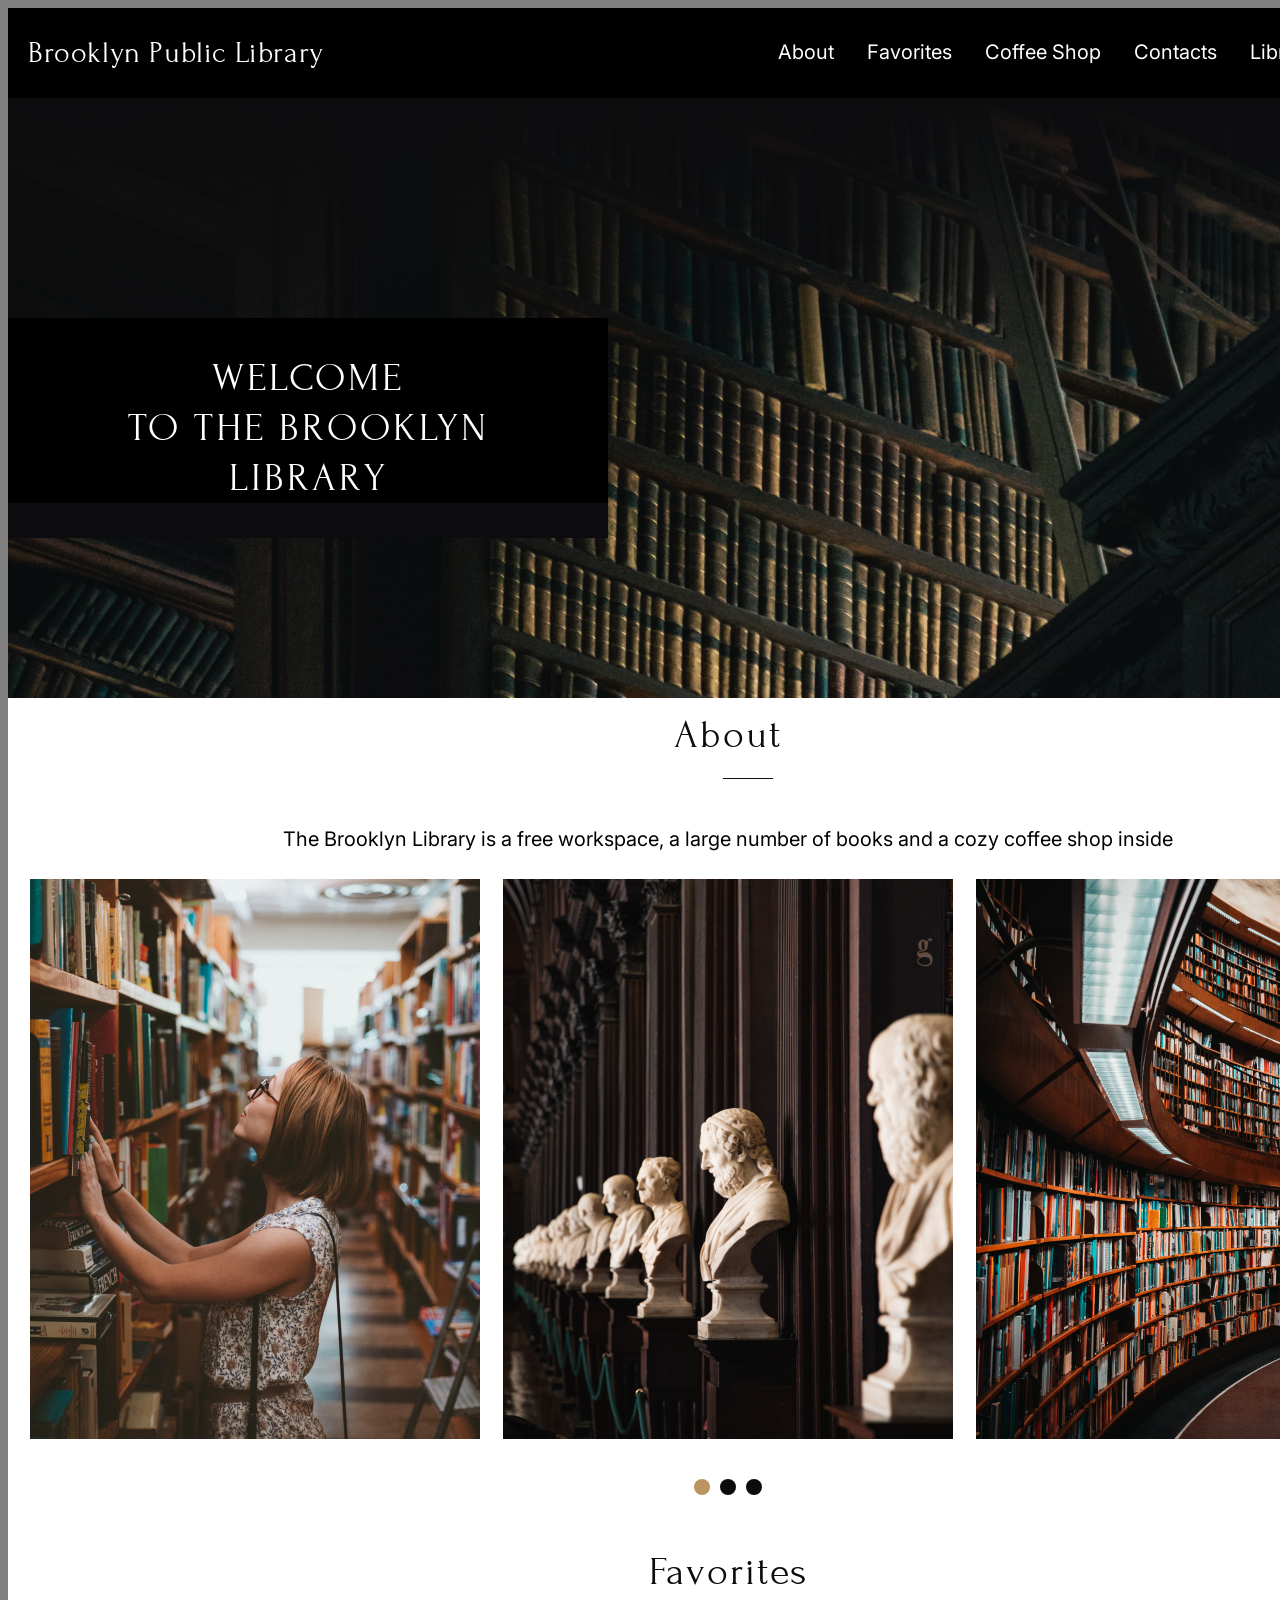
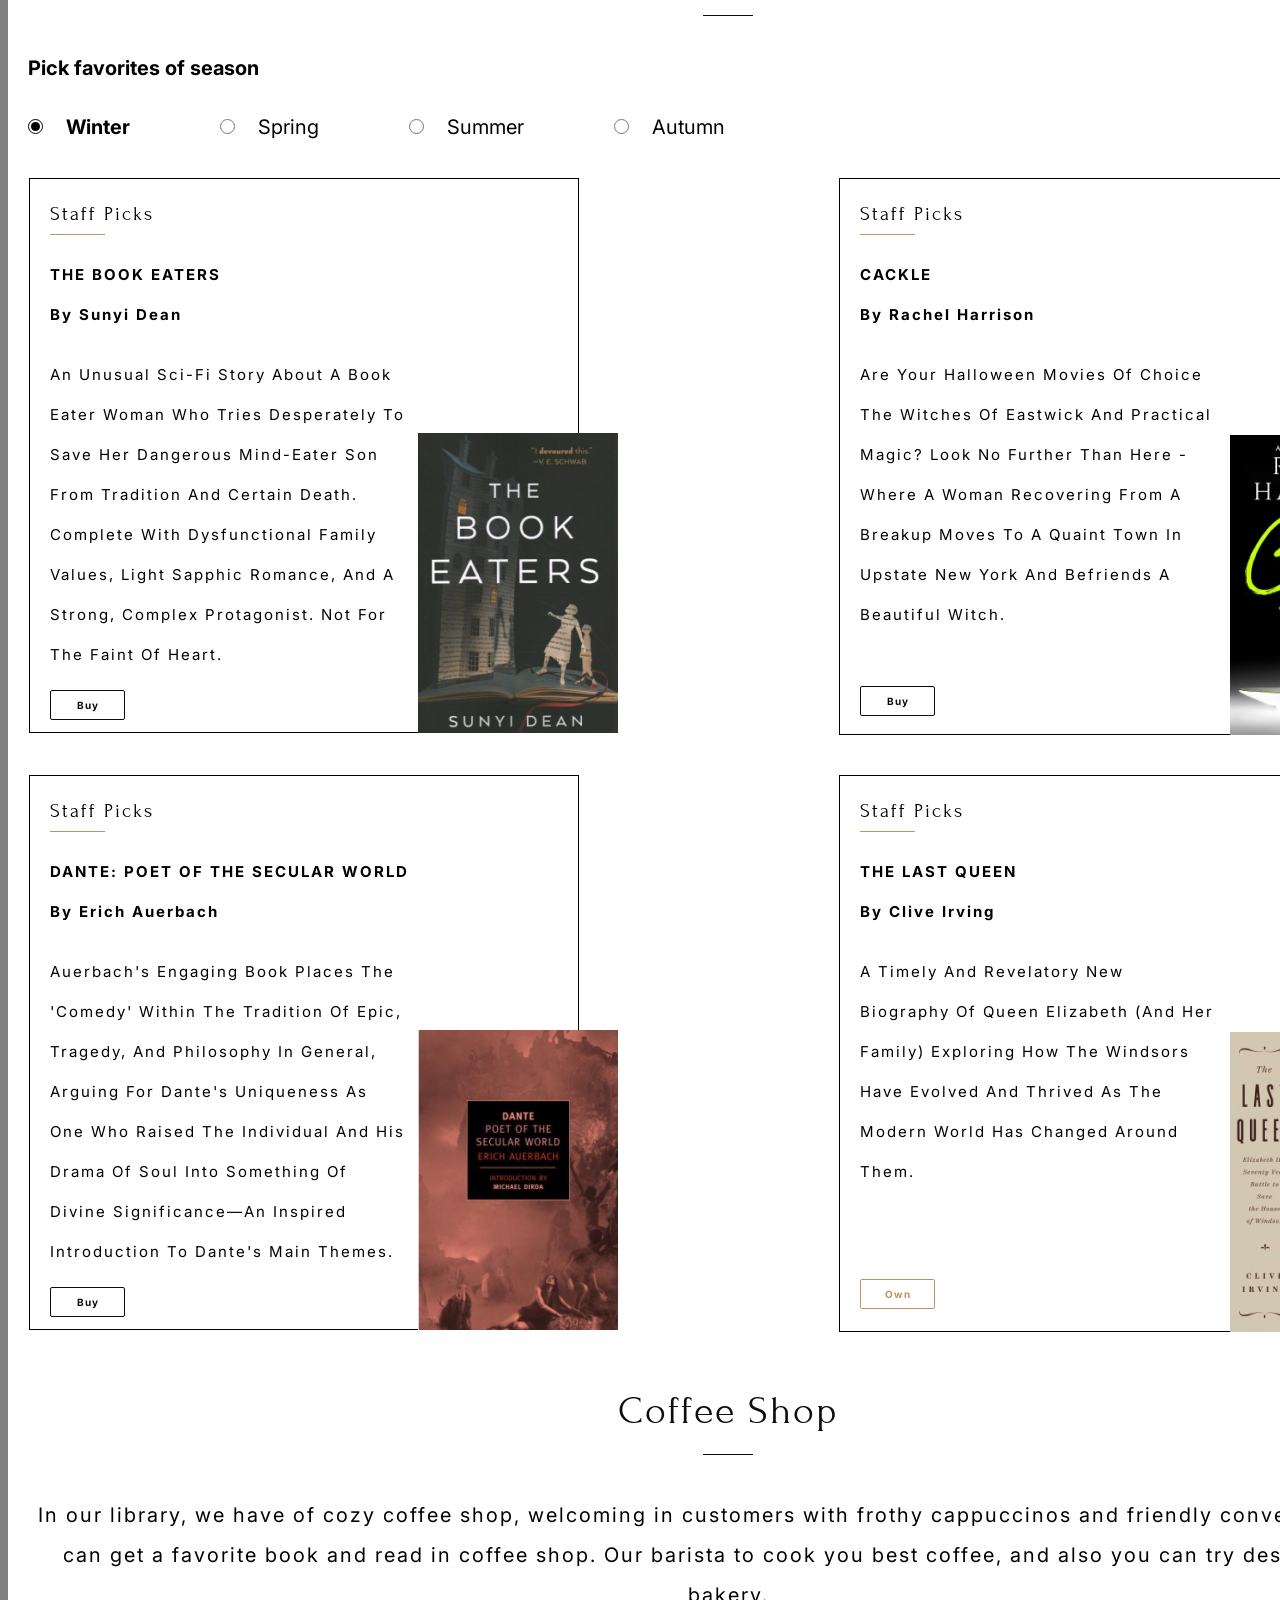
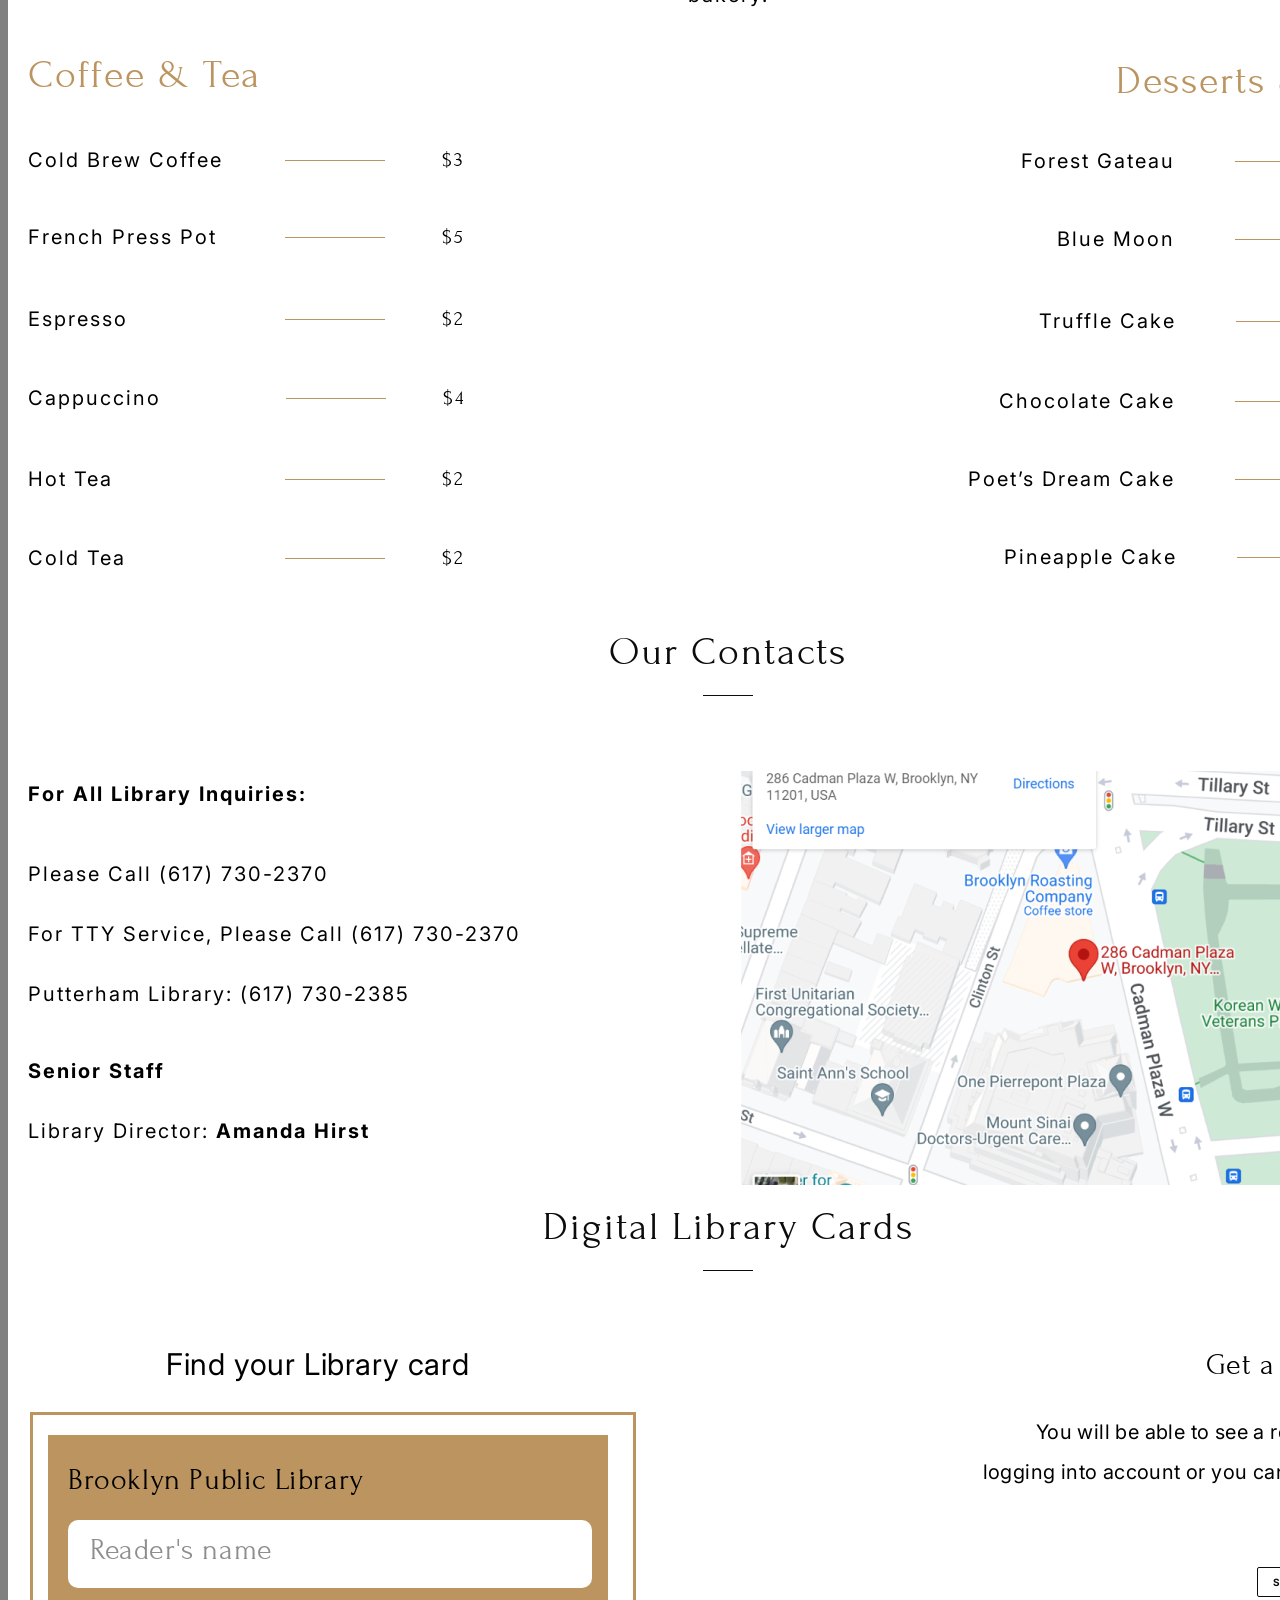
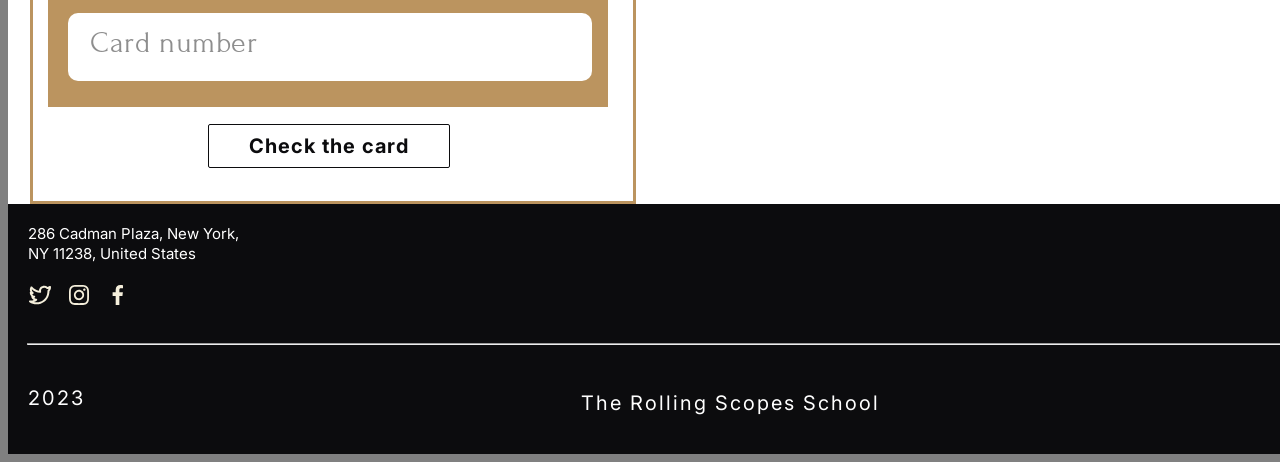
==== commit ec6207b0: "Adds correct Welcome and About" ====
--- a/Library.html
+++ b/Library.html
@@ -1,16 +1,18 @@
 <!DOCTYPE html>
 <!-- saved from url=(0038)https://kosheen67-library.netlify.app/ -->
-<html lang="en"><head><meta http-equiv="Content-Type" content="text/html; charset=UTF-8">
-  
+<html lang="en">
+
+<head>
+  <meta http-equiv="Content-Type" content="text/html; charset=UTF-8">
   <meta name="viewport" content="width=device-width, initial-scale=1.0">
-  <link rel="preconnect" href="https://fonts.googleapis.com/">
-  <link rel="preconnect" href="https://fonts.gstatic.com/" crossorigin="">
-  <link href="./Library_files/css2" rel="stylesheet">
-  <link rel="preconnect" href="https://fonts.googleapis.com/">
-  <link rel="preconnect" href="https://fonts.gstatic.com/" crossorigin="">
-  <link href="./Library_files/css2(1)" rel="stylesheet">
+
   <title>Library</title>
-  <link rel="stylesheet" href="./Library_files/style.css">
+  <link rel="preconnect" href="https://fonts.googleapis.com">
+  <link rel="preconnect" href="https://fonts.gstatic.com" crossorigin>
+  <link
+    href="https://fonts.googleapis.com/css2?family=Forum&family=Inter:ital,opsz,wght@0,14..32,100..900;1,14..32,100..900&display=swap"
+    rel="stylesheet">
+  <link rel="stylesheet" href="./style.css">
   <link rel="icon" href="https://kosheen67-library.netlify.app/images/favicon.png">
 
 </head>
@@ -18,25 +20,34 @@
 <body>
   <div class="main-block">
     <header>
-      <h1>Brooklyn Public Library</h1>
+      <h1 class="main-block-title">Brooklyn Public Library</h1>
       <nav>
         <ul class="nav-list">
-          <li class="list-item"><a class="list-item-link" href="https://kosheen67-library.netlify.app/#about">About</a></li>
-          <li class="list-item"><a class="list-item-link" href="https://kosheen67-library.netlify.app/#favorites">Favorites</a></li>
-          <li class="list-item"><a class="list-item-link" href="https://kosheen67-library.netlify.app/#coffeeShop">Coffee Shop</a></li>
-          <li class="list-item"><a class="list-item-link" href="https://kosheen67-library.netlify.app/#contacts">Contacts</a></li>
-          <li class="list-item"><a class="list-item-link" href="https://kosheen67-library.netlify.app/#libraryCard">Library Card</a></li>
+          <li class="list-item"><a class="list-item-link" href="https://kosheen67-library.netlify.app/#about">About</a>
+          </li>
+          <li class="list-item"><a class="list-item-link"
+              href="https://kosheen67-library.netlify.app/#favorites">Favorites</a></li>
+          <li class="list-item"><a class="list-item-link"
+              href="https://kosheen67-library.netlify.app/#coffeeShop">Coffee Shop</a></li>
+          <li class="list-item"><a class="list-item-link"
+              href="https://kosheen67-library.netlify.app/#contacts">Contacts</a></li>
+          <li class="list-item"><a class="list-item-link"
+              href="https://kosheen67-library.netlify.app/#libraryCard">Library Card</a></li>
         </ul>
       </nav>
 
-
       <nav id="menu" style="display:none;">
         <ul class="nav-list">
-          <li class="list-item"><a class="list-item-link" href="https://kosheen67-library.netlify.app/#about">About</a></li>
-          <li class="list-item"><a class="list-item-link" href="https://kosheen67-library.netlify.app/#favorites">Favorites</a></li>
-          <li class="list-item"><a class="list-item-link" href="https://kosheen67-library.netlify.app/#coffeeShop">Coffee Shop</a></li>
-          <li class="list-item"><a class="list-item-link" href="https://kosheen67-library.netlify.app/#contacts">Contacts</a></li>
-          <li class="list-item"><a class="list-item-link" href="https://kosheen67-library.netlify.app/#libraryCard">Library Card</a></li>
+          <li class="list-item"><a class="list-item-link" href="https://kosheen67-library.netlify.app/#about">About</a>
+          </li>
+          <li class="list-item"><a class="list-item-link"
+              href="https://kosheen67-library.netlify.app/#favorites">Favorites</a></li>
+          <li class="list-item"><a class="list-item-link"
+              href="https://kosheen67-library.netlify.app/#coffeeShop">Coffee Shop</a></li>
+          <li class="list-item"><a class="list-item-link"
+              href="https://kosheen67-library.netlify.app/#contacts">Contacts</a></li>
+          <li class="list-item"><a class="list-item-link"
+              href="https://kosheen67-library.netlify.app/#libraryCard">Library Card</a></li>
         </ul>
       </nav>
 
@@ -45,14 +56,13 @@
       <div class="burger-menu" id="burger-menu" onclick="toggle(menu)">
         <span></span>
       </div>
-
 
     </header>
     <main>
       <section class="welcome">
-        <h3 class="text-welcome">
+        <h2 class="text-welcome">
           welcome <br>to the brooklyn <br>library
-        </h3>
+        </h2>
       </section>
 
       <section class="about" id="about">
@@ -62,7 +72,8 @@
           The Brooklyn Library is a free workspace, a large number of books
           and a cozy coffee shop inside
         </p>
-        <div class="left-arrow"> <svg xmlns="http://www.w3.org/2000/svg" width="24" height="25" viewBox="0 0 24 25" fill="none">
+        <div class="left-arrow"> <svg xmlns="http://www.w3.org/2000/svg" width="24" height="25" viewBox="0 0 24 25"
+            fill="none">
             <path d="M15 7.5L9 12.5L15 17.5" stroke="black" stroke-linecap="round" stroke-linejoin="round"></path>
           </svg></div>
         <div class="about-images">
@@ -91,18 +102,6 @@
           <a href="https://kosheen67-library.netlify.app/#">
             <div class="wrapper">
               <div class="black-circle"></div>
-            </div>
-          </a>
-
-          <a href="https://kosheen67-library.netlify.app/#">
-            <div class="wrapper">
-              <div class="black-invisible-circle"></div>
-            </div>
-          </a>
-
-          <a href="https://kosheen67-library.netlify.app/#">
-            <div class="wrapper">
-              <div class="black-invisible-circle"></div>
             </div>
           </a>
         </div>
@@ -300,7 +299,6 @@
         </div>
 
       </section>
-
 
       <section class="libraryCard" id="libraryCard">
         <h2 class="sections-header">Digital Library Cards</h2>
@@ -340,7 +338,8 @@
     <footer>
 
       <div class="top-part-footer">
-        <a class="library-address" href="https://yandex.ru/maps/202/new-york/?ll=-73.992255%2C40.696827&amp;mode=search&amp;ol=geo&amp;ouri=ymapsbm1%3A%2F%2Fgeo%3Fdata%3DCgoxNTQ4Nzc0OTg0EjVVbml0ZWQgU3RhdGVzIG9mIEFtZXJpY2EsIE5ldyBZb3JrLCBDYWRtYW4gUGxhemEgUGFyayIKDSz7k8IVHssiQg%2C%2C&amp;z=16.01">
+        <a class="library-address"
+          href="https://yandex.ru/maps/202/new-york/?ll=-73.992255%2C40.696827&amp;mode=search&amp;ol=geo&amp;ouri=ymapsbm1%3A%2F%2Fgeo%3Fdata%3DCgoxNTQ4Nzc0OTg0EjVVbml0ZWQgU3RhdGVzIG9mIEFtZXJpY2EsIE5ldyBZb3JrLCBDYWRtYW4gUGxhemEgUGFyayIKDSz7k8IVHssiQg%2C%2C&amp;z=16.01">
           <p class="left-text">286 Cadman Plaza, New York, NY 11238, United States</p>
         </a>
         <p class="right-text">Mon - Fri<br>
@@ -349,9 +348,12 @@
       <div class="middle-part-footer">
         <div class="footer-icons">
           <ul class="footer-icons">
-            <li class="footer-icon"><a href="https://twitter.com/"><img src="./Library_files/twit.svg" alt="icon of twitter"></a></li>
-            <li class="footer-icon"><a href="http://www.instagram.com/"><img src="./Library_files/inst.svg" alt="icon of instagram"></a></li>
-            <li class="footer-icon"><a href="https://ru-ru.facebook.com/"><img src="./Library_files/fb.svg" alt="icon of facebook"></a></li>
+            <li class="footer-icon"><a href="https://twitter.com/"><img src="./Library_files/twit.svg"
+                  alt="icon of twitter"></a></li>
+            <li class="footer-icon"><a href="http://www.instagram.com/"><img src="./Library_files/inst.svg"
+                  alt="icon of instagram"></a></li>
+            <li class="footer-icon"><a href="https://ru-ru.facebook.com/"><img src="./Library_files/fb.svg"
+                  alt="icon of facebook"></a></li>
 
           </ul>
         </div>
@@ -370,12 +372,14 @@
       </div>
     </footer>
   </div>
-
-  <script src="./Library_files/index.js.Без названия"></script>
-  <script src="./Library_files/jquery-3.5.1.slim.min.js.Без названия"></script>
-  <script src="./Library_files/menu.js.Без названия"></script>
-
-
-
-
-<deepl-input-controller translate="no"><template shadowrootmode="open"><link rel="stylesheet" href="chrome-extension://cofdbpoegempjloogbagkncekinflcnj/build/content.css"><div dir="ltr" style="visibility: initial !important;"><div class="dl-input-translation-container svelte-95aucy"><div></div></div></div></template></deepl-input-controller></body></html>+  <deepl-input-controller translate="no"><template shadowrootmode="open">
+      <link rel="stylesheet" href="chrome-extension://cofdbpoegempjloogbagkncekinflcnj/build/content.css">
+      <div dir="ltr" style="visibility: initial !important;">
+        <div class="dl-input-translation-container svelte-95aucy">
+          <div></div>
+        </div>
+      </div>
+    </template></deepl-input-controller>
+</body>
+
+</html>
--- a/style.css
+++ b/style.css
@@ -0,0 +1,1377 @@
+html {
+    scroll-behavior: smooth;
+}
+
+body {
+    background-color: grey;
+
+}
+
+.main-block {
+    background: grey;
+    width: 1440px;
+    margin: 0 auto;
+}
+
+header {
+    height: 90px;
+    background: black;
+    color: white;
+    display: flex;
+    margin: 0 auto;
+}
+
+h1 {
+    margin-left: 20px;
+    color: #FFF;
+    font-family: Forum, serif;
+    font-size: 30px;
+    font-style: normal;
+    font-weight: 400;
+    line-height: 50px;
+    letter-spacing: 0.6px;
+    margin-right: 454px;
+}
+
+nav {
+    margin-top: 3px;
+}
+
+.nav-list {
+    padding: 0;
+    display: flex;
+    justify-content: flex-start;
+    gap: 33px;
+}
+
+.list-item {
+    list-style-type: none;
+}
+
+.list-item-link {
+    color: white;
+    text-decoration: none;
+    font-family: Inter, sans-serif;
+    font-size: 20px;
+    font-style: normal;
+    font-weight: 400;
+    line-height: 50px;
+}
+
+.list-item-link:hover {
+    color: #BB945F
+}
+
+header img {
+    width: 28px;
+    height: 28px;
+    margin-left: 40px;
+    margin-top: 31px;
+}
+
+main {
+    display: flex;
+    flex-direction: column;
+}
+
+.welcome {
+    width: 1440px;
+    height: 600px;
+    background-image: linear-gradient(to bottom, #0c0c0e 0%, rgba(18, 18, 21, 0.00) 50%), url(./images/background-pic.jpg);
+    background-size: cover;
+    background-repeat: no-repeat;
+    background-position: center;
+}
+
+
+.text-welcome {
+    margin: 220px 840px 0px 0px;
+    color: #FFF;
+    width: 520px;
+    height: 150px;
+    background-color: black;
+    text-align: center;
+    padding: 35px 40px 0px;
+    font-family: Forum, serif;
+    font-size: 40px;
+    font-style: normal;
+    font-weight: 400;
+    line-height: 50px;
+    /* 125% */
+    letter-spacing: 3px;
+    text-transform: uppercase;
+}
+
+.about {
+    height: 837px;
+    background-color: #FFF;
+    padding: 0 20px;
+}
+
+.sections-header {
+    text-align: center;
+    color: #0C0C0E;
+    font-family: Forum, serif;
+    font-size: 40px;
+    font-style: normal;
+    font-weight: 400;
+    line-height: 40px;
+    letter-spacing: 2px;
+    text-transform: capitalize;
+    margin-top: 17px;
+}
+
+.line {
+    width: 50px;
+    height: 1px;
+    background: #0C0C0E;
+    margin-left: 695px;
+    margin-top: -10px;
+    margin-bottom: 40px;
+}
+
+.about-text {
+    color: #000;
+    text-align: center;
+    font-family: Inter, sans-serif;
+    font-size: 20px;
+    font-style: normal;
+    font-weight: 400;
+    line-height: 40px;
+}
+
+.about-images {
+    display: flex;
+    flex-direction: row;
+    gap: 23px;
+    justify-content: center;
+}
+
+.left-arrow,
+.right-arrow {
+    display: none;
+}
+
+.main-wrapper {
+    display: flex;
+    flex-direction: row;
+    justify-content: center;
+    align-items: center;
+}
+
+.wrapper {
+    width: 26px;
+    height: 26px;
+    display: flex;
+    flex-direction: row;
+    justify-content: center;
+    align-items: center;
+    margin-top: 35px;
+}
+
+.brown-circle {
+    width: 16px;
+    height: 16px;
+    background-color: #BB945F;
+    border-radius: 50%;
+}
+
+.black-circle {
+    width: 16px;
+    height: 16px;
+    background-color: #0C0C0E;
+    border-radius: 50%;
+}
+
+.black-invisible-circle {
+    width: 16px;
+    height: 16px;
+    background-color: #0C0C0E;
+    border-radius: 50%;
+    display: none;
+}
+
+.favorites {
+    width: 1440px;
+    height: 1439px;
+    background-color: #FFF;
+}
+
+.fav-paragraph {
+    color: black;
+    font-family: Inter, sans-serif;
+    font-size: 20px;
+    font-style: normal;
+    font-weight: 700;
+    line-height: normal;
+    margin-left: 20px;
+    margin-top: 36px;
+}
+
+.seasons {
+    color: #000;
+    font-family: Inter, sans-serif;
+    font-size: 20px;
+    font-style: normal;
+    font-weight: 400;
+    line-height: normal;
+    display: flex;
+    gap: 20px;
+    margin-left: 20px;
+    margin-top: 35px;
+}
+
+.seasons-input {
+    accent-color: black;
+    width: 15px;
+    height: 15px;
+    margin-left: 0px;
+    font-weight: 700;
+}
+
+.seasons-input-spring {
+    accent-color: black;
+    width: 15px;
+    height: 15px;
+    margin-left: 70px;
+}
+
+.seasons-input-summer {
+    accent-color: black;
+    width: 15px;
+    height: 15px;
+    margin-left: 0px;
+    margin-left: 70px;
+}
+
+.seasons-input-autumn {
+    accent-color: black;
+    width: 15px;
+    height: 15px;
+    margin-left: 0px;
+    margin-left: 70px;
+}
+
+.main-winter-books {
+    display: flex;
+    flex-direction: row;
+    flex-wrap: wrap;
+    justify-content: space-between;
+    align-content: space-between;
+    margin-top: 39px;
+    margin-left: 20px;
+    gap: 40px;
+}
+
+.winter-books,
+.winter-books2 {
+    width: 550px;
+    height: 555px;
+    border: 1px solid #000;
+    background: #FFF;
+    margin: 0 57px;
+    position: sticky;
+    z-index: 1;
+}
+
+.winter-books:nth-child(1),
+.winter-books:nth-child(3) {
+    border: 1px solid black;
+    margin-left: 1px;
+    box-sizing: border-box;
+}
+
+.staff-picks {
+    color: #000;
+    font-family: Forum, serif;
+    font-size: 20px;
+    font-style: normal;
+    font-weight: 400;
+    line-height: 40px;
+    /* 200% */
+    letter-spacing: 2px;
+    text-transform: capitalize;
+    margin-top: 15px;
+    margin-left: 20px;
+}
+
+.staff-picks:after {
+    content: '';
+    background-color: #BB945F;
+    width: 55px;
+    height: 1px;
+    display: block;
+}
+
+h3 {
+    color: #000;
+    font-family: Inter, sans-serif;
+    font-size: 15px;
+    font-style: normal;
+    font-weight: 700;
+    line-height: 40px;
+    /* 266.667% */
+    letter-spacing: 2px;
+    text-transform: uppercase;
+    margin-top: 10px;
+    margin-left: 20px;
+}
+
+h4 {
+    color: #000;
+    font-family: Inter, sans-serif;
+    font-size: 15px;
+    font-style: normal;
+    font-weight: 700;
+    line-height: 40px;
+    letter-spacing: 2px;
+    text-transform: capitalize;
+    margin-top: -15px;
+    margin-left: 20px;
+}
+
+.text-in-books-blocks {
+    color: #000;
+    font-family: Inter, sans-serif;
+    font-size: 15px;
+    font-style: normal;
+    font-weight: 400;
+    line-height: 40px;
+    /* 266.667% */
+    letter-spacing: 2px;
+    text-transform: capitalize;
+    width: 355px;
+    margin-left: 20px;
+}
+
+.book-cover {
+    position: absolute;
+    bottom: -1px;
+    right: -40px;
+    z-index: 2;
+
+}
+
+button {
+    width: 75px;
+    height: 30px;
+    position: relative;
+    left: 20px;
+    top: 0px;
+    background-color: #FFF;
+    border-radius: 2px;
+    border: 1px solid #0C0C0E;
+    color: #0C0C0E;
+    text-align: center;
+    font-family: Inter, sans-serif;
+    font-size: 10px;
+    font-style: normal;
+    font-weight: 700;
+    line-height: normal;
+    letter-spacing: 1px;
+}
+
+button:hover {
+    background-color: #BB945F;
+    border-radius: 2px;
+    border: 1px solid #BB945F;
+    cursor: pointer;
+
+}
+
+.own-button {
+    width: 75px;
+    height: 30px;
+    border-radius: 2px;
+    border: 1px solid #BB945F;
+    color: #BB945F;
+}
+
+.own-button:hover {
+    border-radius: 2px;
+    border: 1px solid #BB945F;
+    background-color: white;
+    cursor: auto;
+}
+
+.coffeeShop {
+    width: 1440px;
+    height: 841px;
+    background-color: #FFF;
+}
+
+.coffeeShop-text {
+    color: #000;
+    text-align: center;
+    font-family: Inter, sans-serif;
+    font-size: 20px;
+    font-style: normal;
+    font-weight: 400;
+    line-height: 40px;
+    /* 200% */
+    letter-spacing: 2px;
+    margin: 30px 20px 40px 20px;
+}
+
+.menu {
+    display: flex;
+    flex-direction: row;
+}
+
+.drinks {
+    width: 438px;
+    height: 520px;
+    display: flex;
+    flex-direction: column;
+    margin: 0px 0px 0px 20px;
+    padding: 0;
+    gap: 25px;
+}
+
+.header-drinks {
+    color: #BB945F;
+    font-family: Forum, serif;
+    font-size: 40px;
+    font-style: normal;
+    font-weight: 400;
+    line-height: 40px;
+    letter-spacing: 2px;
+    text-transform: capitalize;
+    margin: 0;
+    padding: 0;
+}
+
+.drinks-1 {
+    color: #000;
+    font-family: Inter, sans-serif;
+    font-size: 20px;
+    font-style: normal;
+    font-weight: 400;
+    line-height: 40px;
+    letter-spacing: 2px;
+    text-transform: capitalize;
+    display: flex;
+    flex-direction: row;
+    justify-content: space-between;
+    margin-top: 20px;
+}
+
+.drinks-2 {
+    color: #000;
+    font-family: Inter, sans-serif;
+    font-size: 20px;
+    font-style: normal;
+    font-weight: 400;
+    line-height: 40px;
+    letter-spacing: 2px;
+    text-transform: capitalize;
+    display: flex;
+    flex-direction: row;
+    justify-content: space-between;
+    margin-top: -8px;
+}
+
+.drinks-3 {
+    color: #000;
+    font-family: Inter, sans-serif;
+    font-size: 20px;
+    font-style: normal;
+    font-weight: 400;
+    line-height: 40px;
+    letter-spacing: 2px;
+    text-transform: capitalize;
+    display: flex;
+    flex-direction: row;
+    justify-content: space-between;
+    margin-top: -3px;
+}
+
+.drinks-4 {
+    color: #000;
+    font-family: Inter, sans-serif;
+    font-size: 20px;
+    font-style: normal;
+    font-weight: 400;
+    line-height: 40px;
+    letter-spacing: 2px;
+    text-transform: capitalize;
+    display: flex;
+    flex-direction: row;
+    justify-content: space-between;
+    margin-top: -6px;
+}
+
+.drinks-5 {
+    color: #000;
+    font-family: Inter, sans-serif;
+    font-size: 20px;
+    font-style: normal;
+    font-weight: 400;
+    line-height: 40px;
+    letter-spacing: 2px;
+    text-transform: capitalize;
+    display: flex;
+    flex-direction: row;
+    justify-content: space-between;
+    margin-top: -4px;
+}
+
+.drinks-6 {
+    color: #000;
+    font-family: Inter, sans-serif;
+    font-size: 20px;
+    font-style: normal;
+    font-weight: 400;
+    line-height: 40px;
+    letter-spacing: 2px;
+    text-transform: capitalize;
+    display: flex;
+    flex-direction: row;
+    justify-content: space-between;
+    margin-top: -6px;
+}
+
+.p-drinks {
+    margin: 0;
+    padding: 0;
+    width: 215px;
+    height: 40px;
+}
+
+.line-in-menu {
+    content: '';
+    width: 100px;
+    background-color: #BB945F;
+    height: 1px;
+    display: block;
+    margin-top: 20px;
+    margin-left: -15px;
+}
+
+.price-drinks {
+    margin-top: 0px;
+    margin-left: 0;
+    color: #000;
+    font-family: Forum, serif;
+    font-size: 20px;
+    font-style: normal;
+    font-weight: 400;
+    line-height: 40px;
+    /* 200% */
+    letter-spacing: 2px;
+    text-transform: capitalize;
+}
+
+.empty-block {
+    width: 482px;
+    height: 520px;
+}
+
+.desserts {
+    width: 482px;
+    height: 520px;
+    display: flex;
+    flex-direction: column;
+    align-items: flex-end;
+    margin: 0px 20px 0px 0px;
+    padding: 0;
+    gap: 45px;
+}
+
+.header-desserts {
+    color: #BB945F;
+    font-family: Forum, serif;
+    font-size: 40px;
+    font-style: normal;
+    font-weight: 400;
+    line-height: 40px;
+    letter-spacing: 2px;
+    text-transform: capitalize;
+    padding: 0;
+    margin-top: 3px;
+}
+
+.desserts-1 {
+    color: #000;
+    font-family: Inter, sans-serif;
+    font-size: 20px;
+    font-style: normal;
+    font-weight: 400;
+    line-height: 40px;
+    letter-spacing: 2px;
+    text-transform: capitalize;
+    display: flex;
+    flex-direction: row;
+    gap: 60px;
+    margin-top: -65px;
+    padding: 0;
+}
+
+.desserts-2 {
+    color: #000;
+    font-family: Inter, sans-serif;
+    font-size: 20px;
+    font-style: normal;
+    font-weight: 400;
+    line-height: 40px;
+    letter-spacing: 2px;
+    text-transform: capitalize;
+    display: flex;
+    flex-direction: row;
+    gap: 60px;
+    margin-top: -47px;
+    padding: 0;
+}
+
+.desserts-3 {
+    color: #000;
+    font-family: Inter, sans-serif;
+    font-size: 20px;
+    font-style: normal;
+    font-weight: 400;
+    line-height: 40px;
+    letter-spacing: 2px;
+    text-transform: capitalize;
+    display: flex;
+    flex-direction: row;
+    gap: 60px;
+    margin-top: -43px;
+    padding: 0;
+}
+
+.desserts-4 {
+    color: #000;
+    font-family: Inter, sans-serif;
+    font-size: 20px;
+    font-style: normal;
+    font-weight: 400;
+    line-height: 40px;
+    letter-spacing: 2px;
+    text-transform: capitalize;
+    display: flex;
+    flex-direction: row;
+    gap: 60px;
+    margin-top: -45px;
+    padding: 0;
+}
+
+.desserts-5 {
+    color: #000;
+    font-family: Inter, sans-serif;
+    font-size: 20px;
+    font-style: normal;
+    font-weight: 400;
+    line-height: 40px;
+    letter-spacing: 2px;
+    text-transform: capitalize;
+    display: flex;
+    flex-direction: row;
+    gap: 60px;
+    margin-top: -47px;
+    padding: 0;
+}
+
+.desserts-6 {
+    color: #000;
+    font-family: Inter, sans-serif;
+    font-size: 20px;
+    font-style: normal;
+    font-weight: 400;
+    line-height: 40px;
+    letter-spacing: 2px;
+    text-transform: capitalize;
+    display: flex;
+    flex-direction: row;
+    gap: 60px;
+    margin-top: -47px;
+    padding: 0;
+}
+
+.price-desserts {
+    color: #000;
+    font-family: Forum, serif;
+    font-size: 20px;
+    font-style: normal;
+    font-weight: 400;
+    line-height: 40px;
+    /* 200% */
+    letter-spacing: 2px;
+    text-transform: capitalize;
+}
+
+.line-in-menu-desserts {
+    content: '';
+    width: 100px;
+    background-color: #BB945F;
+    height: 1px;
+    display: block;
+    margin-top: 40px;
+    padding: 0;
+}
+
+.contacts {
+    width: 1440px;
+    height: 575px;
+    background-color: #FFF;
+}
+
+
+.text-and-map {
+    display: flex;
+    flex-direction: row;
+    justify-content: space-between;
+    gap: 40px;
+}
+
+.contacts-text {
+    margin-left: 20px;
+}
+
+.contacts-text {
+    color: #000;
+    font-family: Inter, sans-serif;
+    font-size: 20px;
+    font-style: normal;
+    font-weight: 400;
+    line-height: 40px;
+    /* 200% */
+    letter-spacing: 2px;
+    text-transform: capitalize;
+    margin-top: 18px;
+}
+
+.contacts-text-par1 {
+    margin-top: 40px;
+}
+
+.contacts-text-par2 {
+    margin-top: 0px;
+}
+
+.contacts-text-par3 {
+    margin-top: 0px;
+}
+
+.contacts-text-par4 {
+    margin-top: 37px;
+}
+
+.tel-link {
+    text-decoration: none;
+    color: #000;
+}
+
+.mail-link {
+    text-decoration: none;
+    color: #000;
+}
+
+.image-of-map {
+    width: 696px;
+    height: 414px;
+    margin-top: 35px;
+    margin-right: 20px;
+}
+
+.libraryCard {
+    width: 1440px;
+    height: 614px;
+    background-color: #FFF;
+}
+
+.library-card-header {
+    color: #000;
+    font-family: Inter, sans-serif;
+    font-size: 30px;
+    font-style: normal;
+    font-weight: 400;
+    line-height: normal;
+    letter-spacing: 0.6px;
+    margin-left: 158px;
+    margin-top: 35px;
+}
+
+.card-form {
+    margin-left: 22px;
+}
+
+form {
+    width: 600px;
+    height: 386px;
+    flex-shrink: 0;
+    border: 3px solid #BB945F;
+    background: #FFF;
+}
+
+.inside-form {
+    width: 560px;
+    height: 272px;
+    flex-shrink: 0;
+    background: #BB945F;
+    margin: -10px 20px 94px 15px;
+}
+
+.form-header {
+    color: #000;
+    font-family: Forum, serif;
+    font-size: 30px;
+    font-style: normal;
+    font-weight: 400;
+    line-height: 50px;
+    /* 166.667% */
+    letter-spacing: 0.6px;
+    margin-left: 20px;
+    padding-top: 20px;
+}
+
+.readers-name,
+.card-number {
+    width: 520px;
+    height: 66px;
+    border-radius: 10px;
+    background: #FFF;
+    border: none;
+    margin-top: -15px;
+    margin-left: 20px;
+}
+
+::placeholder {
+    color: #8E8E8E;
+    font-family: Forum, serif;
+    font-size: 30px;
+    font-style: normal;
+    font-weight: 400;
+    line-height: 50px;
+    /* 166.667% */
+    letter-spacing: 0.6px;
+    padding-left: 20px;
+}
+
+.card-number {
+    margin-top: 25px;
+}
+
+.check-card {
+    width: 242px;
+    height: 44px;
+    border-radius: 2px;
+    border: 1px solid #0C0C0E;
+    color: #0C0C0E;
+    text-align: center;
+    font-family: Inter, sans-serif;
+    font-size: 20px;
+    font-style: normal;
+    font-weight: 700;
+    line-height: normal;
+    letter-spacing: 1px;
+}
+
+.check-card {
+    margin-top: 43px;
+    margin-left: 140px;
+}
+
+.libraryCard-content {
+    background-color: #FFF;
+    display: flex;
+    flex-direction: row;
+    justify-content: space-between;
+}
+
+.get-a-card {
+    width: 456px;
+    height: 225px;
+    margin-right: 20px;
+}
+
+.get-a-card-header {
+    color: #000;
+    font-family: Forum, serif;
+    font-size: 30px;
+    font-style: normal;
+    font-weight: 400;
+    line-height: normal;
+    letter-spacing: 0.6px;
+    text-align: right;
+    margin-top: 37px;
+}
+
+.get-a-card-text {
+    color: #000;
+    text-align: right;
+    font-family: Inter, sans-serif;
+    font-size: 20px;
+    font-style: normal;
+    font-weight: 400;
+    line-height: 40px;
+    /* 200% */
+    letter-spacing: 0.4px;
+}
+
+.get-a-card-sign-up {
+    margin-left: 265px;
+    margin-top: 15px;
+}
+
+.get-a-card-log-in {
+    margin-left: 20px;
+}
+
+footer {
+    width: 1440px;
+    height: 250px;
+    background-color: #0C0C0E;
+    display: flex;
+    flex-direction: column;
+}
+
+.top-part-footer {
+    display: flex;
+    flex-direction: row;
+    justify-content: space-between;
+}
+
+.left-text {
+    width: 229px;
+    color: #FFF;
+    font-family: Inter, sans-serif;
+    font-size: 15px;
+    font-style: normal;
+    font-weight: 400;
+    line-height: 20px;
+    /* 133.333% */
+    margin-left: 20px;
+    margin-top: 20px;
+}
+
+.library-address {
+    text-decoration: none;
+}
+
+.right-text {
+    width: 149px;
+    color: #FFF;
+    text-align: right;
+    font-family: Inter, sans-serif;
+    font-size: 15px;
+    font-style: normal;
+    font-weight: 400;
+    line-height: 20px;
+    /* 133.333% */
+    margin-right: 20px;
+    margin-top: 20px;
+}
+
+.middle-part-footer {
+    display: flex;
+    flex-direction: row;
+    justify-content: space-between;
+}
+
+.right-text2 {
+    width: 149px;
+    color: #FFF;
+    text-align: right;
+    font-family: Inter, sans-serif;
+    font-size: 15px;
+    font-style: normal;
+    font-weight: 400;
+    line-height: 20px;
+    /* 133.333% */
+    margin-right: 20px;
+    margin-top: -5px;
+}
+
+.footer-icons {
+    display: flex;
+    gap: 15px;
+    margin-left: -10px;
+    margin-top: 2px;
+}
+
+.footer-icon {
+    width: 24px;
+    height: 24px;
+    list-style-type: none;
+}
+
+hr {
+    width: 1400px;
+    height: 1px;
+    background: #FFF;
+    margin-top: 20px;
+}
+
+.bootom-part-footer {
+    height: 250px;
+    display: flex;
+    justify-content: space-between;
+    margin-top: 40px;
+}
+
+.year {
+    color: #FFF;
+    text-align: center;
+    font-family: Inter, sans-serif;
+    font-size: 20px;
+    font-style: normal;
+    font-weight: 400;
+    line-height: 20px;
+    /* 100% */
+    letter-spacing: 2px;
+    margin-left: 20px;
+    margin-top: -5px;
+}
+
+.rs {
+    color: #FFF;
+    text-align: center;
+    font-family: Inter, sans-serif;
+    font-size: 20px;
+    font-style: normal;
+    font-weight: 400;
+    line-height: 20px;
+    letter-spacing: 2px;
+    margin-left: 40px;
+}
+
+.my-username {
+    color: #FFF;
+    text-align: center;
+    font-family: Inter, sans-serif;
+    font-size: 20px;
+    font-style: normal;
+    font-weight: 400;
+    line-height: 40px;
+    /* 200% */
+    letter-spacing: 2px;
+    margin-right: 20px;
+    margin-top: -15px;
+}
+
+.my-username-link,
+.school-link {
+    text-decoration: none;
+    color: #FFF;
+}
+
+@media (max-width: 768px) {
+    body {
+        margin: 0 auto;
+    }
+
+    .main-block {
+        width: 770px;
+        margin: 0 auto;
+        padding: 0;
+        background-color: white;
+    }
+
+    header {
+        width: 770px;
+        height: 90px;
+        background: black;
+        color: white;
+        display: flex;
+        flex-direction: row;
+    }
+
+    .burger-menu {
+        position: relative;
+        width: 45px;
+        height: 20px;
+        display: block;
+        margin-top: 32px;
+        margin-left: 40px;
+        cursor: pointer;
+    }
+
+    .burger-menu span,
+    .burger-menu:after,
+    .burger-menu:before {
+        height: 2px;
+        width: 100%;
+        position: absolute;
+        background: white;
+        margin: 0 auto;
+    }
+
+    .burger-menu:before {
+        top: 0px;
+    }
+
+    .burger-menu span {
+        top: 10px;
+    }
+
+    .burger-menu:after {
+        top: 20px;
+
+    }
+
+    .burger-menu:after,
+    .burger-menu:before {
+        content: '';
+    }
+
+    .burger-menu.open-menu span {
+        opacity: 0;
+        transition: 0.5s;
+    }
+
+    .burger-menu.open-menu:before {
+        transform: rotate(50deg);
+        top: 16px;
+        transition: 0.4s;
+    }
+
+    .burger-menu.open-menu:after {
+        transform: rotate(-50deg);
+        top: 16px;
+        transition: 0.4s;
+    }
+
+
+    h1 {
+        width: 350px;
+        height: 50px;
+        color: #FFF;
+        font-family: Forum, serif;
+        font-size: 30px;
+        font-style: normal;
+        font-weight: 400;
+        line-height: 50px;
+        /* 166.667% */
+        letter-spacing: 0.6px;
+    }
+
+    nav {
+        display: none;
+    }
+
+    #menu {
+        display: block;
+        position: absolute;
+        top: 80px;
+        left: -10px;
+        background-color: black;
+        width: 332px;
+        height: 500px;
+        top: 100px;
+        opacity: 0;
+        transition: 1s;
+        animation: showMenu 2s 1;
+        animation-fill-mode: forwards;
+    }
+
+    @keyframes showMenu {
+        0% {
+            opacity: 0;
+        }
+
+        100% {
+            opacity: 1;
+        }
+    }
+
+
+    .nav.open-menu {
+        left: 0;
+    }
+
+    .nav-list {
+        display: flex;
+        flex-direction: column;
+        align-items: center;
+    }
+
+    header img {
+        width: 28px;
+        height: 28px;
+        margin-left: 265px;
+        margin-top: 31px;
+    }
+
+    .welcome {
+        width: 770px;
+    }
+
+    .text-welcome {
+        padding-bottom: 35px;
+    }
+
+    .about {
+        width: 770px;
+        margin-top: 0px;
+    }
+
+    .line {
+        margin-left: 360px;
+    }
+
+    .about-text {
+        margin-left: 33px;
+        margin-right: 30px;
+    }
+
+    .shelves,
+    .monuments {
+        display: none;
+    }
+
+    .about-images {
+        margin-top: -320px;
+    }
+
+    div.left-arrow {
+        display: block;
+        margin-left: 80px;
+        margin-top: 305px;
+    }
+
+    .right-arrow {
+        display: block;
+        margin-left: 670px;
+        margin-top: -270px;
+    }
+
+    .wrapper {
+        margin-top: 265px;
+    }
+
+    .black-invisible-circle {
+        width: 16px;
+        height: 16px;
+        background-color: #0C0C0E;
+        border-radius: 50%;
+        display: block;
+    }
+
+    .favorites {
+        width: 770px;
+        height: 2629px;
+        margin-top: -1px;
+    }
+
+    .seasons {
+        margin-top: 45px;
+    }
+
+    .main-winter-books {
+        display: flex;
+        flex-direction: column;
+        justify-content: center;
+        align-content: center;
+        align-items: center;
+        margin-top: 37px;
+    }
+
+    .winter-books2 {
+        margin-left: -10px;
+    }
+
+    .coffeeShop {
+        width: 770px;
+        height: 1481px;
+        margin-top: -2px;
+    }
+
+    .coffeeShop-text {
+        width: 728px;
+    }
+
+    .coffeeShop-text {
+        margin-top: 40px;
+    }
+
+    .menu {
+        display: flex;
+        flex-direction: column;
+    }
+
+    .empty-block {
+        display: none;
+    }
+
+    .desserts {
+        align-self: flex-end;
+        margin-top: 35px;
+    }
+
+    .contacts {
+        width: 770px;
+        height: 1055px;
+        margin-top: -1px
+    }
+
+    .text-and-map {
+        display: flex;
+        flex-direction: column;
+
+    }
+
+    .image-of-map {
+        margin-left: 35px;
+        margin-top: 65px;
+    }
+
+    .libraryCard {
+        width: 770px;
+        height: 857px;
+        margin-top: -1px
+    }
+
+    .library-card-header {
+        margin-left: 220px;
+    }
+
+    .card-form {
+        margin-left: 85px;
+    }
+
+    .libraryCard-content {
+        background-color: #FFF;
+        display: flex;
+        flex-direction: column;
+    }
+
+    .get-a-card-header {
+        text-align: center;
+        width: 100%;
+        margin-left: 155px;
+        margin-top: 15px;
+    }
+
+    .get-a-card-text {
+        text-align: center;
+        width: 100%;
+        margin-left: 80px;
+        margin-top: 40px;
+        width: 600px;
+    }
+
+    .get-a-card-sign-up {
+        margin-left: 280px;
+        margin-top: 20px;
+    }
+
+    .get-a-card-log-in {
+        margin-left: 15px;
+    }
+
+    footer {
+        width: 768px;
+        height: 250px;
+    }
+
+    hr {
+        width: 728px;
+    }
+
+    .rs {
+        margin-left: -20px;
+        margin-top: -4px;
+    }
+
+
+}
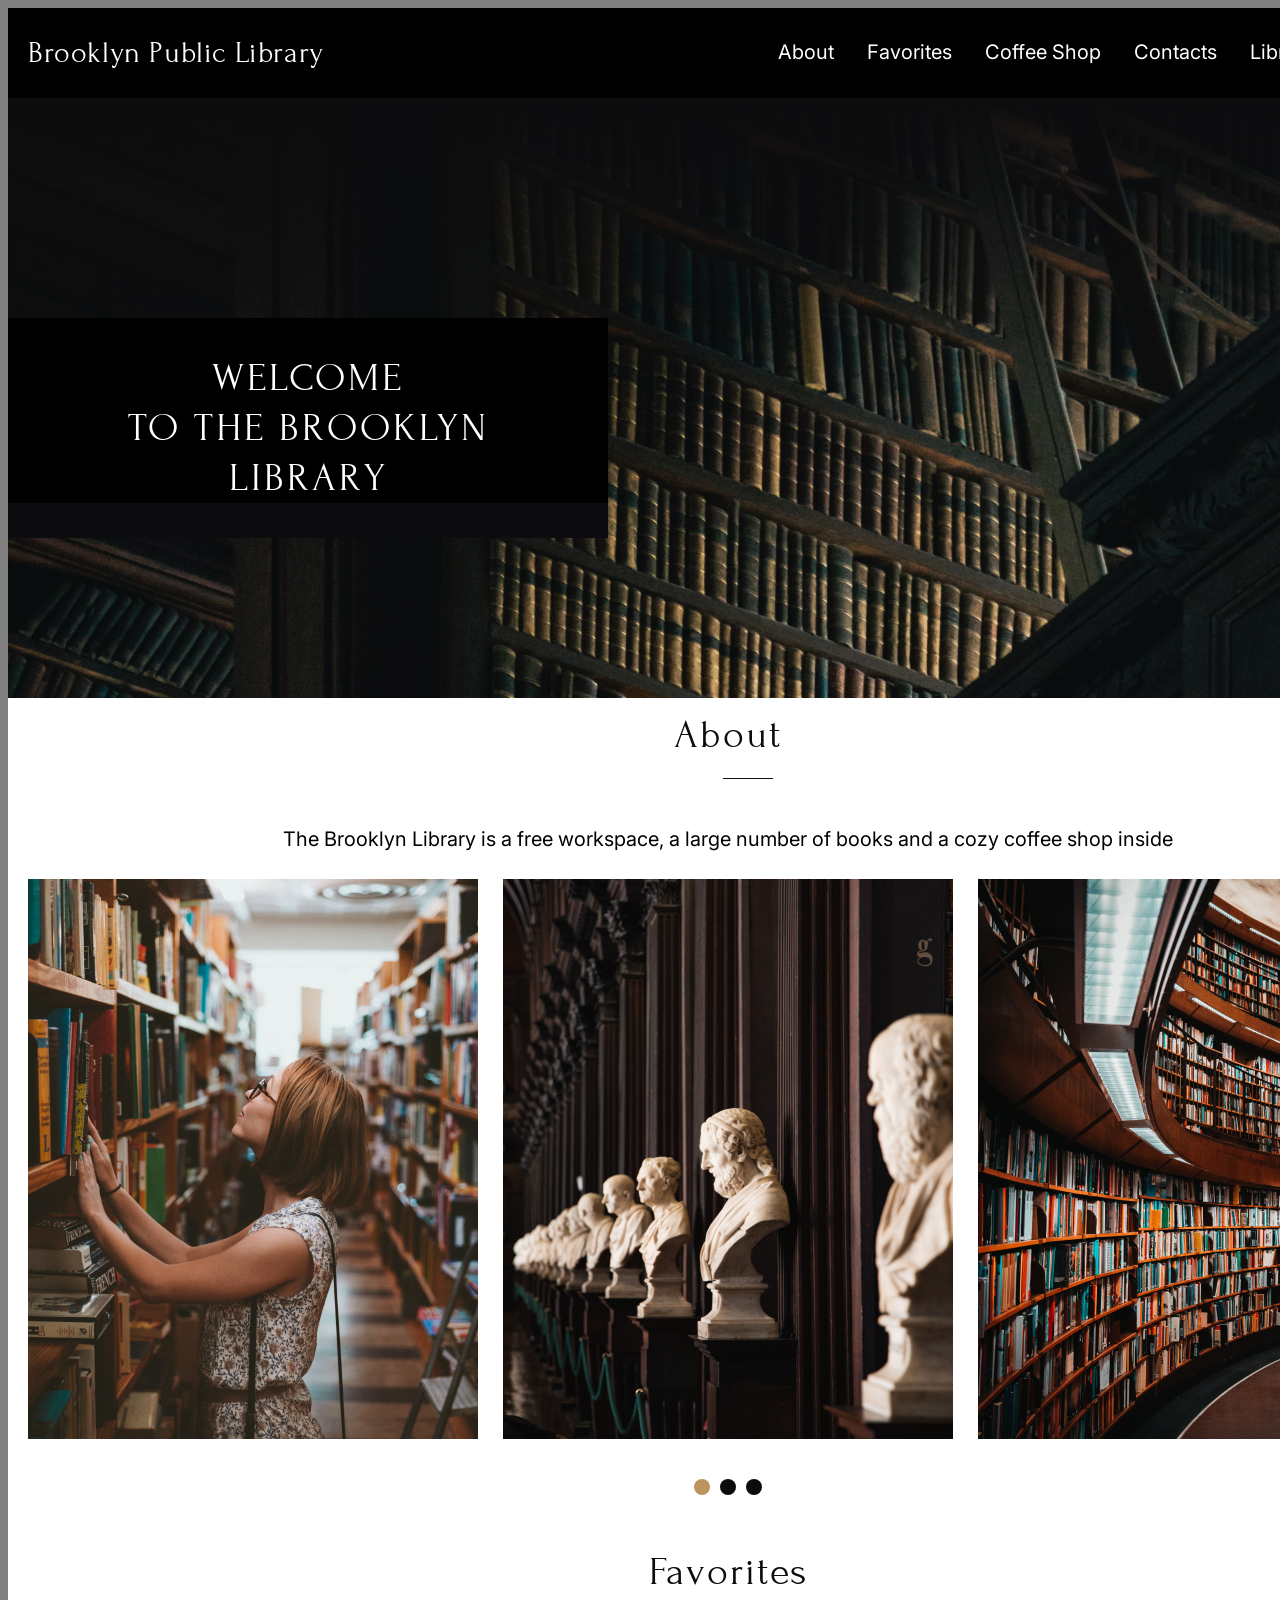
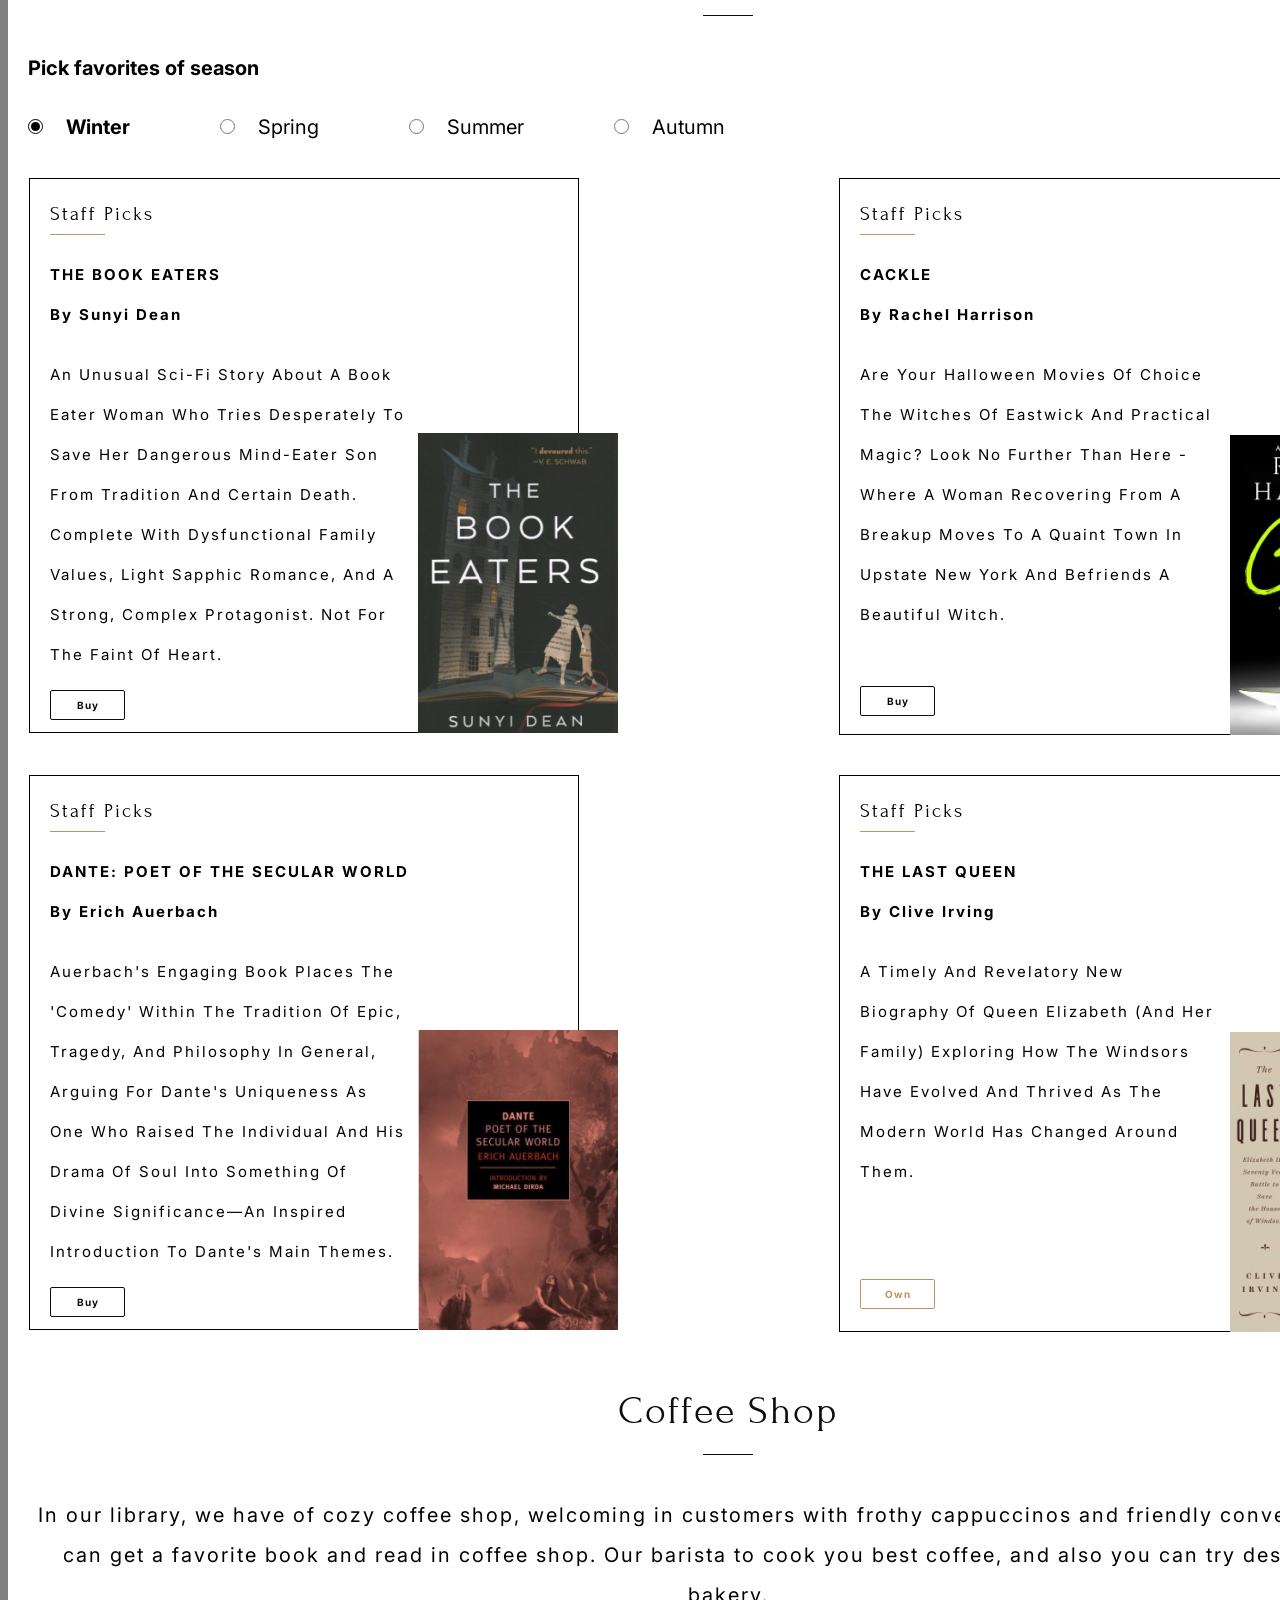
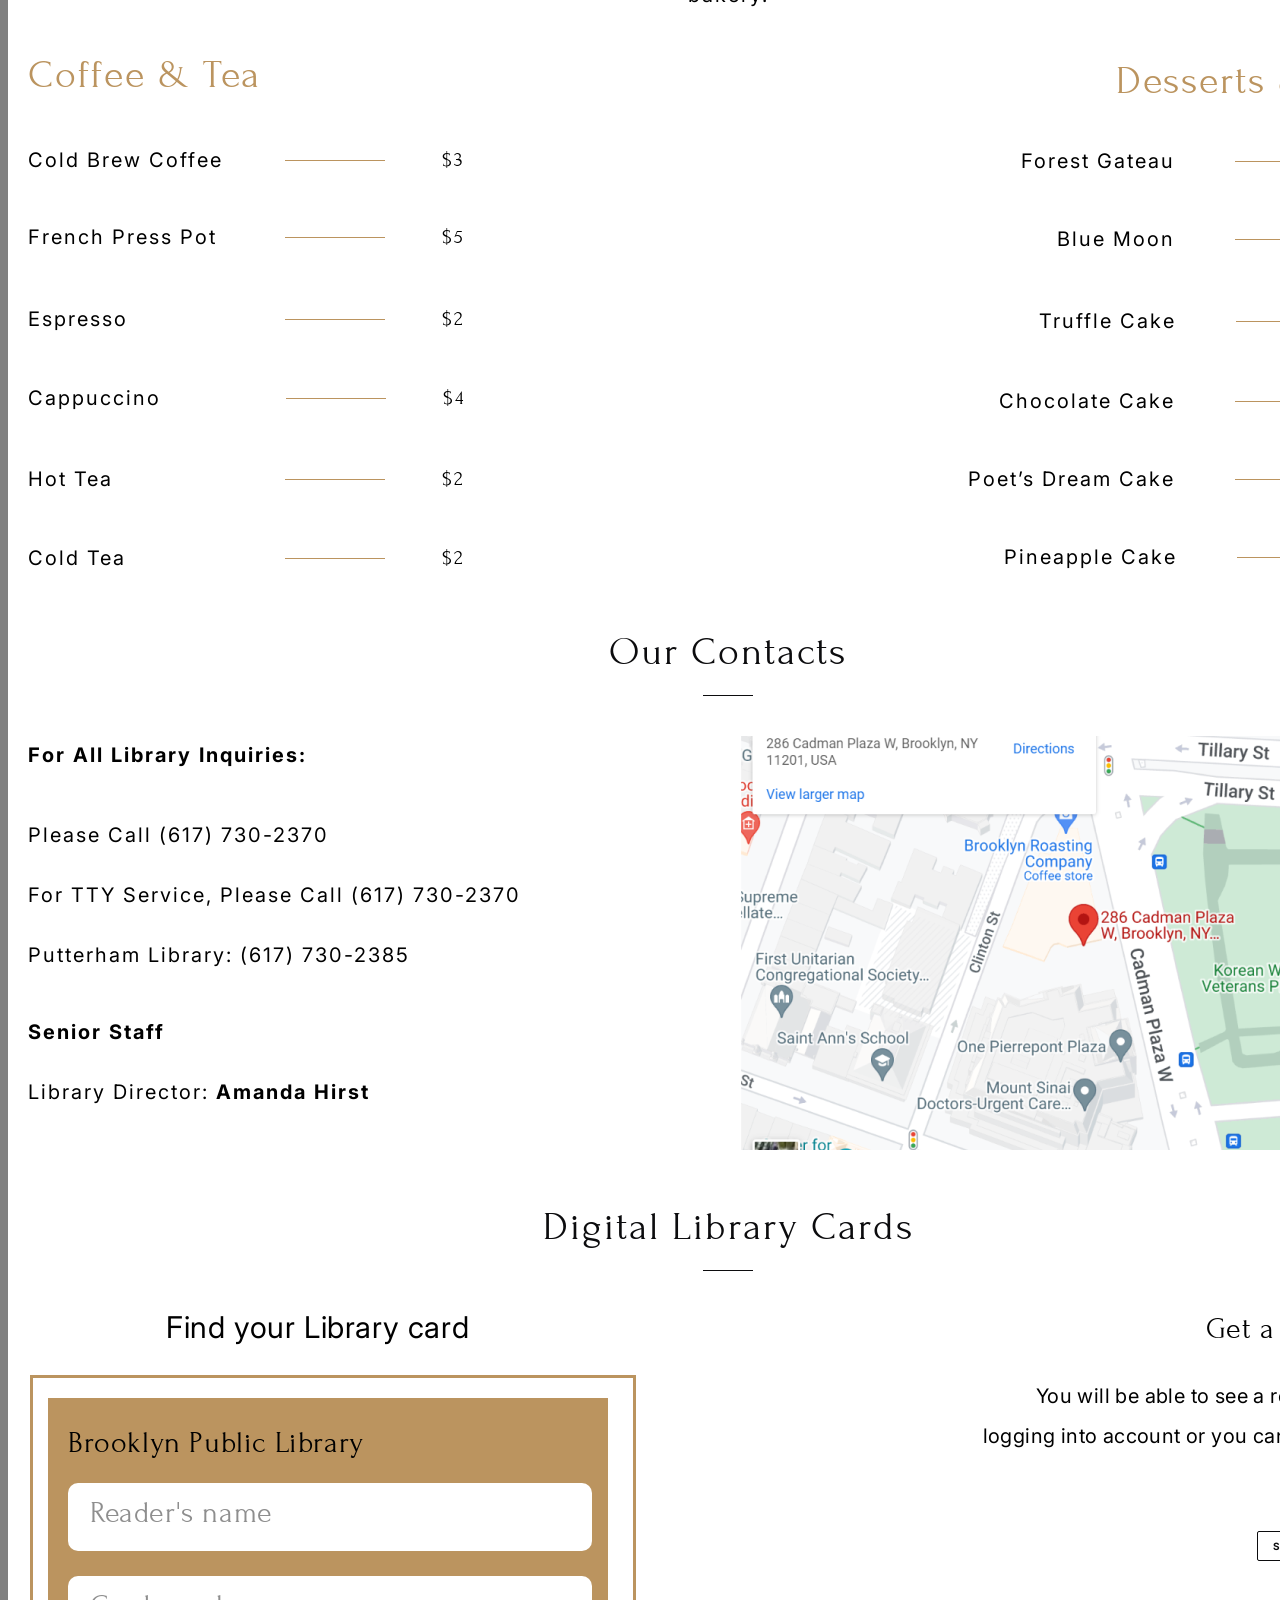
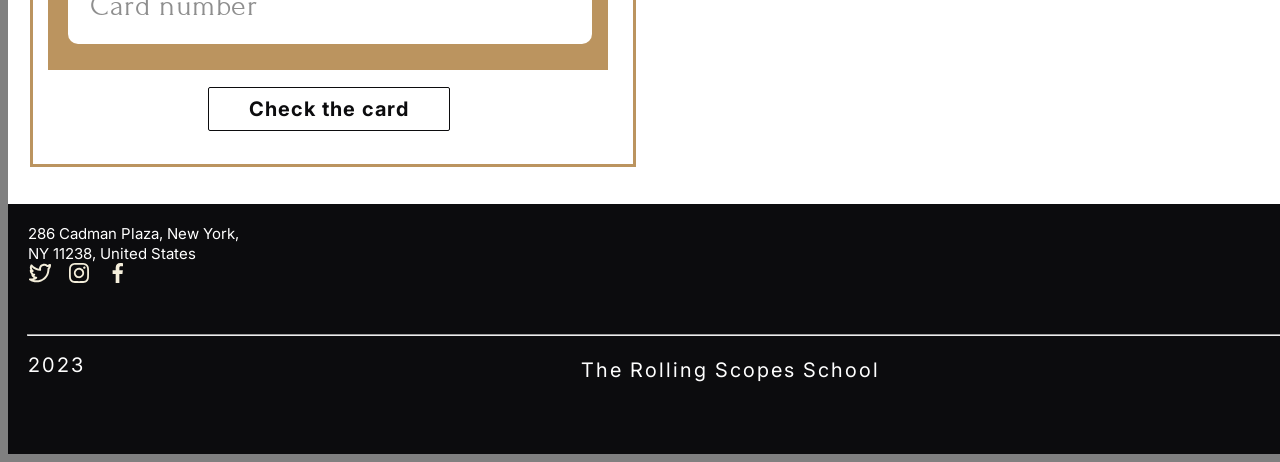
==== commit 94298b95: "+" ====
--- a/Library.html
+++ b/Library.html
@@ -114,24 +114,22 @@
 
         <div class="seasons">
           <div class="input-wrapper">
-            <input class="seasons-input" type="radio" id="choice1" name="winter" checked="">
+            <input class="seasons-input" type="radio" id="choice1" name="season" checked="">
           </div>
           <b>Winter</b>
 
-          <div class="input-wrapper"><input class="seasons-input-spring" type="radio" id="choice2" name="winter"></div>
+          <div class="input-wrapper"><input class="seasons-input-spring" type="radio" id="choice2" name="season"></div>
           Spring
 
-          <div class="input-wrapper"><input class="seasons-input-summer" type="radio" id="choice3" name="winter"></div>
+          <div class="input-wrapper"><input class="seasons-input-summer" type="radio" id="choice3" name="season"></div>
           Summer
 
-          <div class="input-wrapper"><input class="seasons-input-autumn" type="radio" id="choice4" name="winter"></div>
+          <div class="input-wrapper"><input class="seasons-input-autumn" type="radio" id="choice4" name="season"></div>
           Autumn
         </div>
-
 
         <div class="main-winter-books">
           <div class="winter-books">
-
             <p class="staff-picks">Staff Picks</p>
             <div class="winter-books-line"></div>
             <h3>The Book Eaters</h3>
@@ -141,7 +139,6 @@
               values, light Sapphic romance, and a strong, complex protagonist. Not for the faint of heart.</p>
             <img class="book-cover" src="./Library_files/book-eaters.png" alt="cover of the book">
             <button type="button">Buy</button>
-
           </div>
 
 
--- a/style.css
+++ b/style.css
@@ -5,6 +5,17 @@
 body {
     background-color: grey;
 
+}
+
+.visually-hidden {
+    position: absolute;
+    width: 1px;
+    height: 1px;
+    margin: -1px;
+    padding: 0;
+    overflow: hidden;
+    clip: rect(0, 0, 0, 0);
+    border: 0;
 }
 
 .main-block {
@@ -97,7 +108,6 @@
     font-style: normal;
     font-weight: 400;
     line-height: 50px;
-    /* 125% */
     letter-spacing: 3px;
     text-transform: uppercase;
 }
@@ -143,7 +153,7 @@
 .about-images {
     display: flex;
     flex-direction: row;
-    gap: 23px;
+    gap: 25px;
     justify-content: center;
 }
 
@@ -737,7 +747,7 @@
     /* 200% */
     letter-spacing: 2px;
     text-transform: capitalize;
-    margin-top: 18px;
+    margin-top: -21px;
 }
 
 .contacts-text-par1 {
@@ -769,7 +779,6 @@
 .image-of-map {
     width: 696px;
     height: 414px;
-    margin-top: 35px;
     margin-right: 20px;
 }
 
@@ -788,7 +797,7 @@
     line-height: normal;
     letter-spacing: 0.6px;
     margin-left: 158px;
-    margin-top: 35px;
+    margin-top: -2px;
 }
 
 .card-form {
@@ -893,7 +902,7 @@
     line-height: normal;
     letter-spacing: 0.6px;
     text-align: right;
-    margin-top: 37px;
+    margin-top: 1px;
 }
 
 .get-a-card-text {
@@ -986,7 +995,7 @@
     display: flex;
     gap: 15px;
     margin-left: -10px;
-    margin-top: 2px;
+    margin-top: -9px;
 }
 
 .footer-icon {
@@ -1006,7 +1015,7 @@
     height: 250px;
     display: flex;
     justify-content: space-between;
-    margin-top: 40px;
+    margin-top: 16px;
 }
 
 .year {
@@ -1333,6 +1342,7 @@
         background-color: #FFF;
         display: flex;
         flex-direction: column;
+        margin-top: -50px;
     }
 
     .get-a-card-header {
